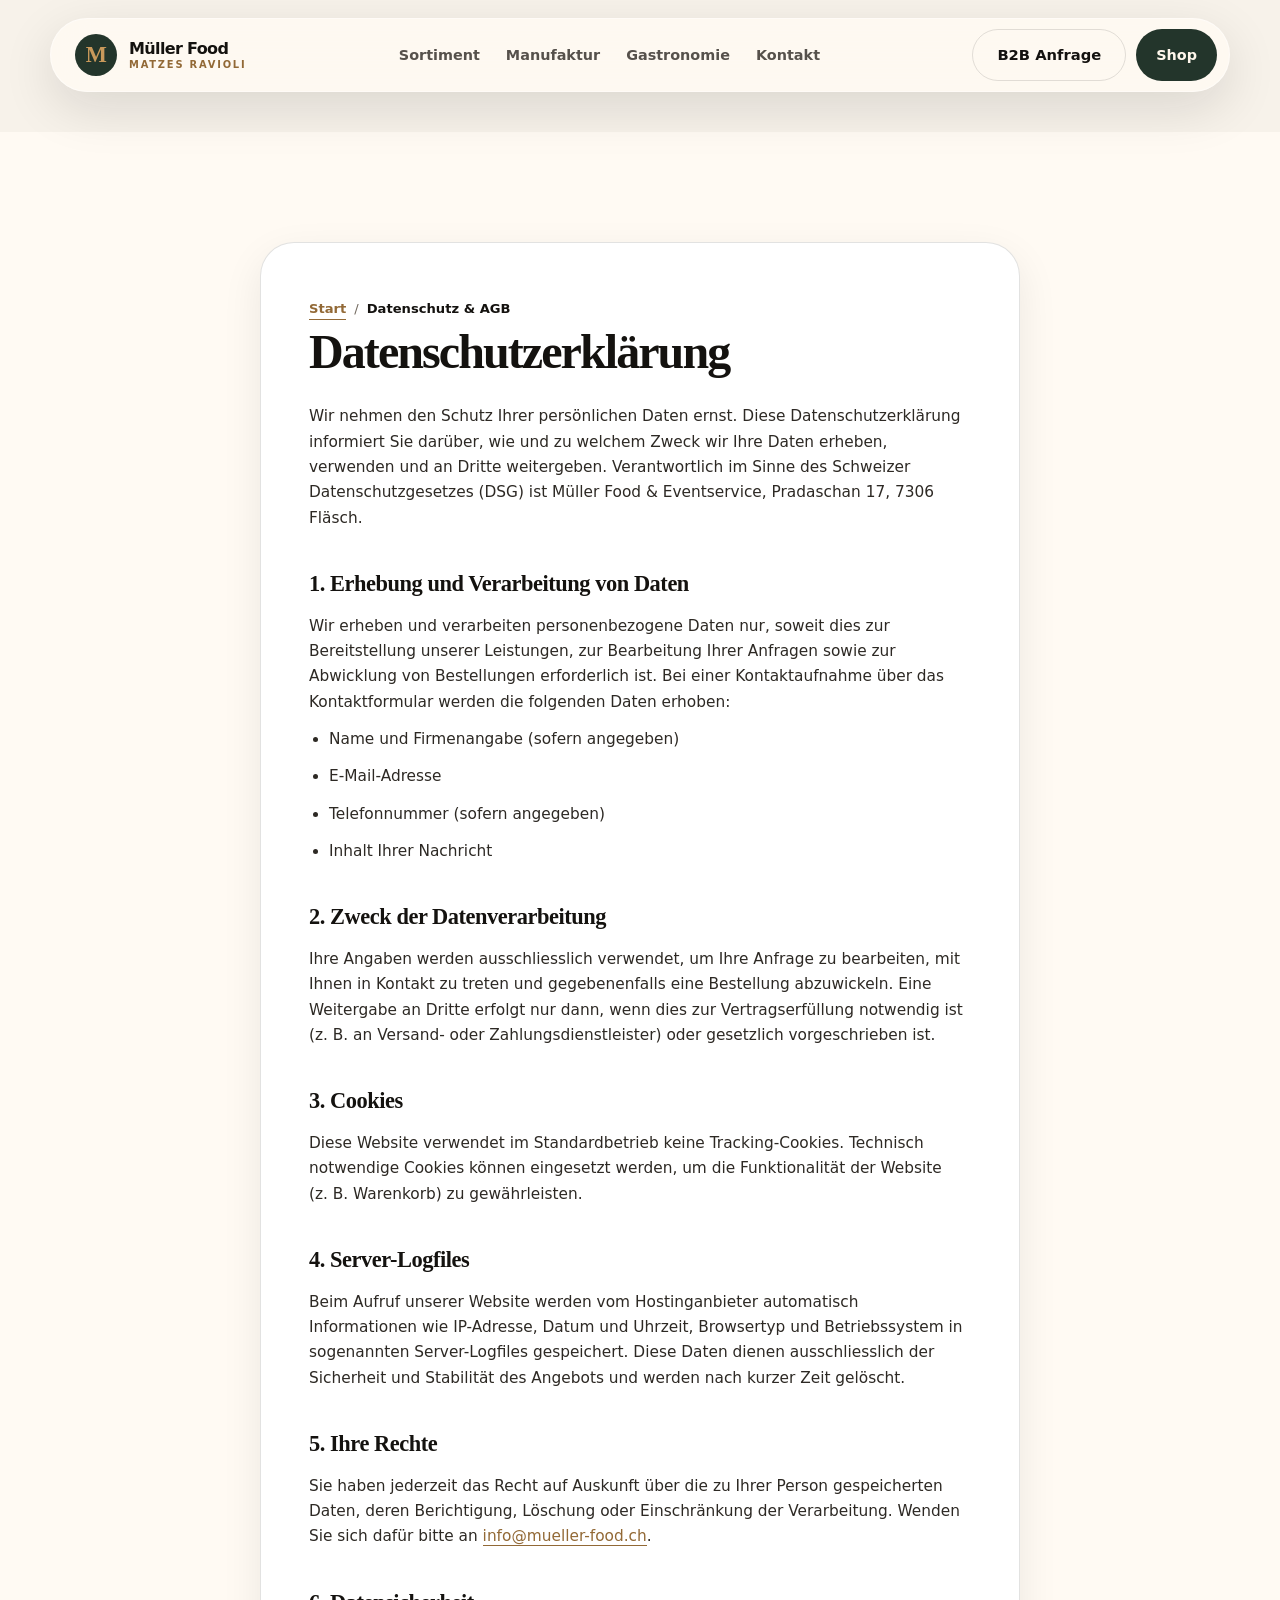
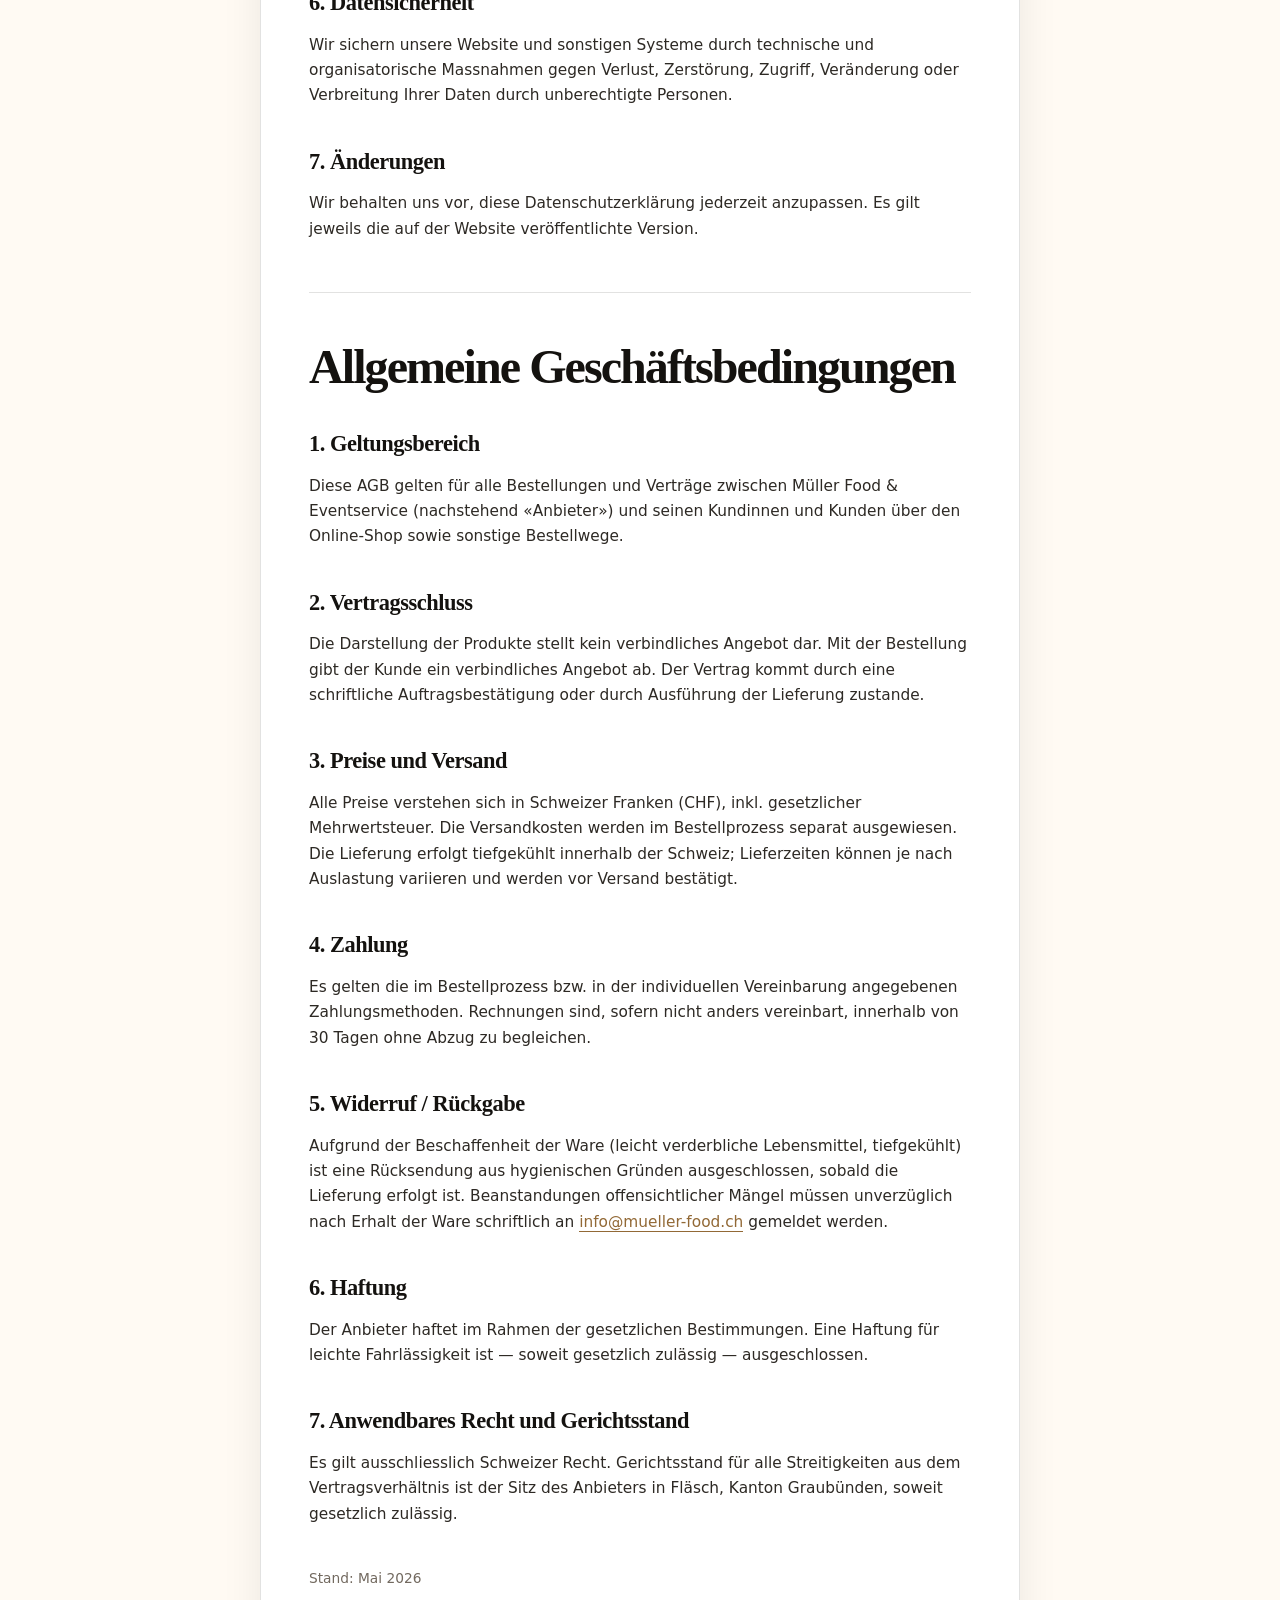
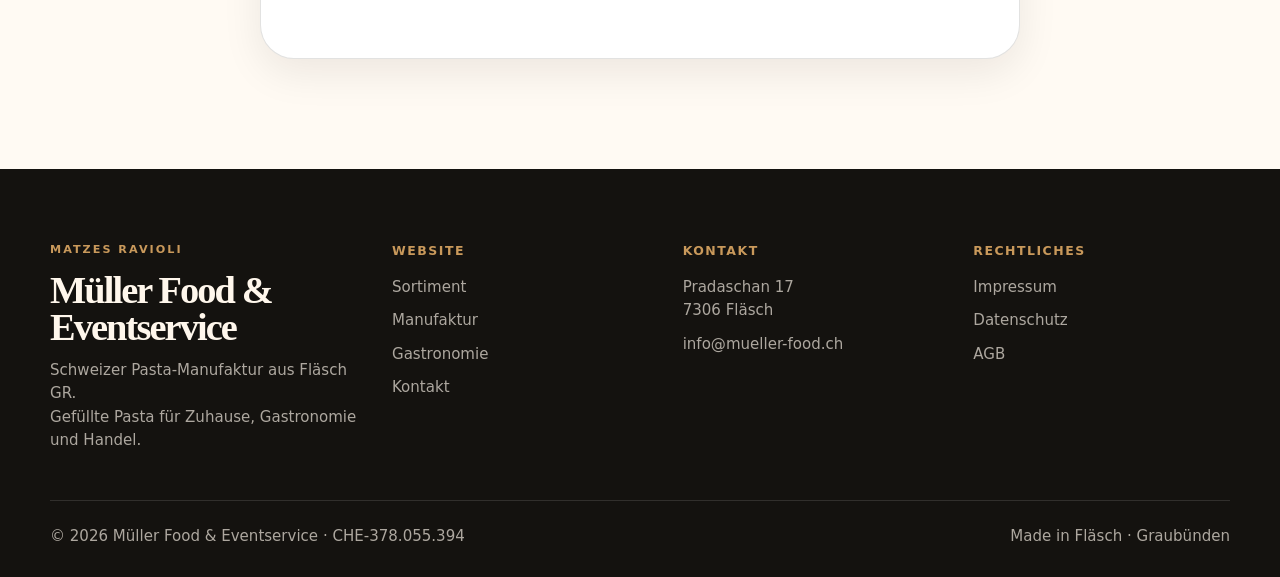
==== datenschutz.html @ f4cbb330 "Multi-Page-Website mit allen essenziellen Infos - Aus dem One-Pager wurde eine vollständige Multi-Pa" ====
<!DOCTYPE html>
<html lang="de-CH">
<head>
  <meta charset="UTF-8" />
  <meta name="viewport" content="width=device-width, initial-scale=1.0" />
  <meta name="description" content="Datenschutzerklärung und Allgemeine Geschäftsbedingungen von Müller Food & Eventservice." />
  <title>Datenschutz &amp; AGB · Müller Food</title>
  <link rel="stylesheet" href="assets/style.css" />
</head>

<body>
  <header class="site-header">
    <div class="container nav">
      <a href="index.html" class="brand" aria-label="Müller Food Startseite">
        <span class="brand-mark">M</span>
        <span class="brand-text">
          <span>Müller Food</span>
          <small>matzes ravioli</small>
        </span>
      </a>

      <nav class="nav-links" aria-label="Hauptnavigation">
        <a href="produkte.html">Sortiment</a>
        <a href="manufaktur.html">Manufaktur</a>
        <a href="gastronomie.html">Gastronomie</a>
        <a href="kontakt.html">Kontakt</a>
      </nav>

      <div class="nav-actions">
        <a class="btn btn-ghost" href="kontakt.html">B2B Anfrage</a>
        <a class="cart-pill" href="produkte.html">Shop</a>
      </div>

      <button class="mobile-menu" aria-label="Menü öffnen">☰</button>
    </div>
  </header>

  <main id="top">
    <div class="page-spacer"></div>

    <section class="section legal">
      <div class="container">
        <div class="legal-content">
          <nav class="breadcrumbs" aria-label="Brotkrumennavigation">
            <a href="index.html">Start</a> <span>/</span> <span aria-current="page">Datenschutz &amp; AGB</span>
          </nav>
          <h1>Datenschutzerklärung</h1>

          <p>
            Wir nehmen den Schutz Ihrer persönlichen Daten ernst. Diese Datenschutzerklärung informiert Sie
            darüber, wie und zu welchem Zweck wir Ihre Daten erheben, verwenden und an Dritte weitergeben.
            Verantwortlich im Sinne des Schweizer Datenschutzgesetzes (DSG) ist Müller Food &amp; Eventservice,
            Pradaschan 17, 7306 Fläsch.
          </p>

          <h2>1. Erhebung und Verarbeitung von Daten</h2>
          <p>
            Wir erheben und verarbeiten personenbezogene Daten nur, soweit dies zur Bereitstellung unserer
            Leistungen, zur Bearbeitung Ihrer Anfragen sowie zur Abwicklung von Bestellungen erforderlich ist.
            Bei einer Kontaktaufnahme über das Kontaktformular werden die folgenden Daten erhoben:
          </p>
          <ul>
            <li>Name und Firmenangabe (sofern angegeben)</li>
            <li>E-Mail-Adresse</li>
            <li>Telefonnummer (sofern angegeben)</li>
            <li>Inhalt Ihrer Nachricht</li>
          </ul>

          <h2>2. Zweck der Datenverarbeitung</h2>
          <p>
            Ihre Angaben werden ausschliesslich verwendet, um Ihre Anfrage zu bearbeiten, mit Ihnen in Kontakt
            zu treten und gegebenenfalls eine Bestellung abzuwickeln. Eine Weitergabe an Dritte erfolgt nur
            dann, wenn dies zur Vertragserfüllung notwendig ist (z.&nbsp;B. an Versand- oder Zahlungsdienstleister)
            oder gesetzlich vorgeschrieben ist.
          </p>

          <h2>3. Cookies</h2>
          <p>
            Diese Website verwendet im Standardbetrieb keine Tracking-Cookies. Technisch notwendige Cookies
            können eingesetzt werden, um die Funktionalität der Website (z.&nbsp;B. Warenkorb) zu gewährleisten.
          </p>

          <h2>4. Server-Logfiles</h2>
          <p>
            Beim Aufruf unserer Website werden vom Hostinganbieter automatisch Informationen wie IP-Adresse,
            Datum und Uhrzeit, Browsertyp und Betriebssystem in sogenannten Server-Logfiles gespeichert. Diese
            Daten dienen ausschliesslich der Sicherheit und Stabilität des Angebots und werden nach kurzer Zeit
            gelöscht.
          </p>

          <h2>5. Ihre Rechte</h2>
          <p>
            Sie haben jederzeit das Recht auf Auskunft über die zu Ihrer Person gespeicherten Daten, deren
            Berichtigung, Löschung oder Einschränkung der Verarbeitung. Wenden Sie sich dafür bitte an
            <a href="mailto:info@mueller-food.ch">info@mueller-food.ch</a>.
          </p>

          <h2>6. Datensicherheit</h2>
          <p>
            Wir sichern unsere Website und sonstigen Systeme durch technische und organisatorische Massnahmen
            gegen Verlust, Zerstörung, Zugriff, Veränderung oder Verbreitung Ihrer Daten durch unberechtigte
            Personen.
          </p>

          <h2>7. Änderungen</h2>
          <p>
            Wir behalten uns vor, diese Datenschutzerklärung jederzeit anzupassen. Es gilt jeweils die auf der
            Website veröffentlichte Version.
          </p>

          <hr style="border: 0; border-top: 1px solid var(--line); margin: 50px 0;" />

          <h1 id="agb">Allgemeine Geschäftsbedingungen</h1>

          <h2>1. Geltungsbereich</h2>
          <p>
            Diese AGB gelten für alle Bestellungen und Verträge zwischen Müller Food &amp; Eventservice
            (nachstehend &laquo;Anbieter&raquo;) und seinen Kundinnen und Kunden über den Online-Shop sowie
            sonstige Bestellwege.
          </p>

          <h2>2. Vertragsschluss</h2>
          <p>
            Die Darstellung der Produkte stellt kein verbindliches Angebot dar. Mit der Bestellung gibt der
            Kunde ein verbindliches Angebot ab. Der Vertrag kommt durch eine schriftliche Auftragsbestätigung
            oder durch Ausführung der Lieferung zustande.
          </p>

          <h2>3. Preise und Versand</h2>
          <p>
            Alle Preise verstehen sich in Schweizer Franken (CHF), inkl. gesetzlicher Mehrwertsteuer. Die
            Versandkosten werden im Bestellprozess separat ausgewiesen. Die Lieferung erfolgt tiefgekühlt
            innerhalb der Schweiz; Lieferzeiten können je nach Auslastung variieren und werden vor
            Versand bestätigt.
          </p>

          <h2>4. Zahlung</h2>
          <p>
            Es gelten die im Bestellprozess bzw. in der individuellen Vereinbarung angegebenen
            Zahlungsmethoden. Rechnungen sind, sofern nicht anders vereinbart, innerhalb von 30 Tagen
            ohne Abzug zu begleichen.
          </p>

          <h2>5. Widerruf / Rückgabe</h2>
          <p>
            Aufgrund der Beschaffenheit der Ware (leicht verderbliche Lebensmittel, tiefgekühlt) ist eine
            Rücksendung aus hygienischen Gründen ausgeschlossen, sobald die Lieferung erfolgt ist.
            Beanstandungen offensichtlicher Mängel müssen unverzüglich nach Erhalt der Ware schriftlich
            an <a href="mailto:info@mueller-food.ch">info@mueller-food.ch</a> gemeldet werden.
          </p>

          <h2>6. Haftung</h2>
          <p>
            Der Anbieter haftet im Rahmen der gesetzlichen Bestimmungen. Eine Haftung für leichte Fahrlässigkeit
            ist &mdash; soweit gesetzlich zulässig &mdash; ausgeschlossen.
          </p>

          <h2>7. Anwendbares Recht und Gerichtsstand</h2>
          <p>
            Es gilt ausschliesslich Schweizer Recht. Gerichtsstand für alle Streitigkeiten aus dem
            Vertragsverhältnis ist der Sitz des Anbieters in Fläsch, Kanton Graubünden, soweit gesetzlich
            zulässig.
          </p>

          <p style="margin-top: 40px; color: var(--muted); font-size: 0.86rem;">
            Stand: Mai 2026
          </p>
        </div>
      </div>
    </section>
  </main>

  <footer class="site-footer">
    <div class="container">
      <div class="footer-grid">
        <div class="footer-brand">
          <small>matzes ravioli</small>
          <h2>Müller Food &amp; Eventservice</h2>
          <p>Schweizer Pasta-Manufaktur aus Fläsch GR.<br />Gefüllte Pasta für Zuhause, Gastronomie und Handel.</p>
        </div>

        <div class="footer-col">
          <h3>Website</h3>
          <nav>
            <a href="produkte.html">Sortiment</a>
            <a href="manufaktur.html">Manufaktur</a>
            <a href="gastronomie.html">Gastronomie</a>
            <a href="kontakt.html">Kontakt</a>
          </nav>
        </div>

        <div class="footer-col">
          <h3>Kontakt</h3>
          <nav>
            <a href="https://maps.google.com/?q=Pradaschan+17,+7306+Fläsch" target="_blank" rel="noopener">Pradaschan 17<br />7306 Fläsch</a>
            <a href="mailto:info@mueller-food.ch">info@mueller-food.ch</a>
          </nav>
        </div>

        <div class="footer-col">
          <h3>Rechtliches</h3>
          <nav>
            <a href="impressum.html">Impressum</a>
            <a href="datenschutz.html">Datenschutz</a>
            <a href="datenschutz.html#agb">AGB</a>
          </nav>
        </div>
      </div>

      <div class="footer-bottom">
        <span>&copy; 2026 Müller Food &amp; Eventservice · CHE-378.055.394</span>
        <span>Made in Fläsch · Graubünden</span>
      </div>
    </div>
  </footer>
</body>
</html>
---- assets/style.css ----
:root {
  --bg: #f7f2ea;
  --bg-soft: #fffaf3;
  --dark: #14120f;
  --dark-soft: #26211c;
  --text: #2d2924;
  --muted: #72695f;
  --line: rgba(20, 18, 15, 0.12);
  --cream: #fff7ec;
  --gold: #c9995b;
  --gold-dark: #926936;
  --green: #23352b;
  --green-soft: #344b3d;
  --tomato: #9f3d2e;
  --white: #ffffff;
  --shadow: 0 24px 80px rgba(20, 18, 15, 0.14);
  --shadow-soft: 0 14px 40px rgba(20, 18, 15, 0.08);
  --radius-xl: 34px;
  --radius-lg: 24px;
  --radius-md: 16px;
  --container: 1180px;
}

* {
  box-sizing: border-box;
  margin: 0;
  padding: 0;
}

html {
  scroll-behavior: smooth;
}

body {
  font-family: Inter, ui-sans-serif, system-ui, -apple-system, BlinkMacSystemFont, "Segoe UI", sans-serif;
  background: var(--bg);
  color: var(--text);
  line-height: 1.55;
  overflow-x: hidden;
}

img {
  max-width: 100%;
  display: block;
}

a {
  color: inherit;
  text-decoration: none;
}

button,
input,
textarea,
select {
  font: inherit;
}

.container {
  width: min(var(--container), calc(100% - 32px));
  margin-inline: auto;
}

.eyebrow {
  display: inline-flex;
  align-items: center;
  gap: 10px;
  margin-bottom: 18px;
  color: var(--gold-dark);
  font-size: 0.76rem;
  font-weight: 800;
  letter-spacing: 0.16em;
  text-transform: uppercase;
}

.eyebrow::before {
  content: "";
  width: 34px;
  height: 1px;
  background: currentColor;
}

.section {
  padding: 110px 0;
}

.section-sm {
  padding: 70px 0;
}

.section-title {
  max-width: 760px;
  font-family: Georgia, "Times New Roman", serif;
  font-size: clamp(2.1rem, 5vw, 4.2rem);
  line-height: 1;
  letter-spacing: -0.05em;
  color: var(--dark);
}

.section-lead {
  max-width: 660px;
  margin-top: 24px;
  font-size: clamp(1rem, 1.7vw, 1.2rem);
  color: var(--muted);
}

.btn {
  display: inline-flex;
  align-items: center;
  justify-content: center;
  gap: 10px;
  min-height: 52px;
  padding: 0 24px;
  border: 1px solid transparent;
  border-radius: 999px;
  cursor: pointer;
  font-size: 0.92rem;
  font-weight: 800;
  transition: transform 0.25s ease, box-shadow 0.25s ease, background 0.25s ease, color 0.25s ease;
}

.btn:hover {
  transform: translateY(-2px);
}

.btn-primary {
  background: var(--dark);
  color: var(--cream);
  box-shadow: 0 16px 38px rgba(20, 18, 15, 0.22);
}

.btn-primary:hover {
  background: var(--green);
}

.btn-light {
  background: var(--cream);
  color: var(--dark);
  border-color: rgba(255, 247, 236, 0.35);
}

.btn-ghost {
  background: transparent;
  color: var(--dark);
  border-color: var(--line);
}

.btn-ghost-light {
  background: transparent;
  color: var(--cream);
  border-color: rgba(255, 255, 255, 0.22);
}

.site-header {
  position: fixed;
  inset: 18px 0 auto 0;
  z-index: 50;
  pointer-events: none;
}

.nav {
  pointer-events: auto;
  display: flex;
  align-items: center;
  justify-content: space-between;
  gap: 20px;
  min-height: 74px;
  padding: 10px 12px 10px 24px;
  border: 1px solid rgba(255, 255, 255, 0.44);
  border-radius: 999px;
  background: rgba(255, 250, 243, 0.82);
  backdrop-filter: blur(20px);
  -webkit-backdrop-filter: blur(20px);
  box-shadow: 0 16px 52px rgba(20, 18, 15, 0.12);
}

.brand {
  display: flex;
  align-items: center;
  gap: 12px;
  font-weight: 900;
  letter-spacing: -0.04em;
  color: var(--dark);
}

.brand-mark {
  display: grid;
  place-items: center;
  width: 42px;
  height: 42px;
  border-radius: 50%;
  background: var(--green);
  color: var(--gold);
  font-family: Georgia, serif;
  font-size: 1.4rem;
}

.brand-text {
  display: flex;
  flex-direction: column;
  line-height: 1;
}

.brand-text small {
  font-size: 0.62rem;
  font-weight: 700;
  letter-spacing: 0.18em;
  text-transform: uppercase;
  color: var(--gold-dark);
  margin-top: 3px;
}

.nav-links {
  display: flex;
  align-items: center;
  gap: 26px;
  color: var(--dark-soft);
  font-size: 0.9rem;
  font-weight: 700;
}

.nav-links a {
  position: relative;
  opacity: 0.78;
  transition: opacity 0.2s ease;
}

.nav-links a:hover,
.nav-links a.active {
  opacity: 1;
}

.nav-links a.active::after {
  content: "";
  position: absolute;
  left: 0;
  right: 0;
  bottom: -8px;
  height: 2px;
  background: var(--gold);
  border-radius: 2px;
}

.nav-actions {
  display: flex;
  align-items: center;
  gap: 10px;
}

.cart-pill {
  display: inline-flex;
  align-items: center;
  gap: 8px;
  height: 52px;
  padding: 0 20px;
  border-radius: 999px;
  background: var(--green);
  color: var(--cream);
  font-weight: 800;
  font-size: 0.9rem;
  transition: background 0.25s ease;
}

.cart-pill:hover {
  background: var(--green-soft);
}

.mobile-menu {
  display: none;
  width: 52px;
  height: 52px;
  border: 0;
  border-radius: 50%;
  background: var(--dark);
  color: var(--cream);
  cursor: pointer;
  font-size: 1.3rem;
}

.page-spacer {
  height: 132px;
}

.page-hero {
  position: relative;
  padding: 160px 0 80px;
  background:
    radial-gradient(circle at 90% 10%, rgba(201, 153, 91, 0.22), transparent 30%),
    linear-gradient(135deg, #fff7ec 0%, #f1e5d4 60%, #e8d4b3 100%);
  overflow: hidden;
}

.page-hero::before {
  content: "";
  position: absolute;
  inset: 0;
  background-image:
    linear-gradient(rgba(20,18,15,0.04) 1px, transparent 1px),
    linear-gradient(90deg, rgba(20,18,15,0.04) 1px, transparent 1px);
  background-size: 44px 44px;
  mask-image: linear-gradient(to bottom, transparent, #000 20%, #000 80%, transparent);
  -webkit-mask-image: linear-gradient(to bottom, transparent, #000 20%, #000 80%, transparent);
  pointer-events: none;
}

.page-hero-inner {
  position: relative;
  max-width: 820px;
}

.page-hero h1 {
  font-family: Georgia, "Times New Roman", serif;
  font-size: clamp(2.6rem, 6vw, 5.4rem);
  line-height: 0.95;
  letter-spacing: -0.06em;
  color: var(--dark);
  margin-top: 14px;
}

.page-hero h1 span {
  color: var(--green);
}

.page-hero p {
  max-width: 620px;
  margin-top: 24px;
  font-size: clamp(1rem, 1.6vw, 1.18rem);
  color: var(--muted);
}

.breadcrumbs {
  display: flex;
  flex-wrap: wrap;
  gap: 8px;
  font-size: 0.82rem;
  color: var(--muted);
  margin-bottom: 8px;
}

.breadcrumbs a {
  color: var(--gold-dark);
  font-weight: 700;
}

.breadcrumbs span[aria-current="page"] {
  color: var(--dark);
  font-weight: 700;
}

.hero {
  position: relative;
  min-height: 100svh;
  padding: 132px 0 48px;
  display: grid;
  align-items: end;
  overflow: hidden;
  background:
    radial-gradient(circle at 85% 16%, rgba(201, 153, 91, 0.28), transparent 28%),
    linear-gradient(135deg, #fff7ec 0%, #f1e5d4 50%, #d9c0a1 100%);
}

.hero::before {
  content: "";
  position: absolute;
  inset: 0;
  background-image:
    linear-gradient(rgba(20,18,15,0.04) 1px, transparent 1px),
    linear-gradient(90deg, rgba(20,18,15,0.04) 1px, transparent 1px);
  background-size: 44px 44px;
  mask-image: linear-gradient(to bottom, transparent, #000 20%, #000 70%, transparent);
  -webkit-mask-image: linear-gradient(to bottom, transparent, #000 20%, #000 70%, transparent);
  pointer-events: none;
}

.hero-grid {
  position: relative;
  display: grid;
  grid-template-columns: 1.04fr 0.96fr;
  gap: 54px;
  align-items: end;
}

.hero-copy {
  padding-bottom: 64px;
}

.hero-kicker {
  display: inline-flex;
  align-items: center;
  gap: 10px;
  margin-bottom: 22px;
  padding: 8px 13px;
  border: 1px solid rgba(20,18,15,0.12);
  border-radius: 999px;
  background: rgba(255,255,255,0.34);
  color: var(--green);
  font-size: 0.78rem;
  font-weight: 800;
  letter-spacing: 0.08em;
  text-transform: uppercase;
}

.hero h1 {
  max-width: 800px;
  font-family: Georgia, "Times New Roman", serif;
  font-size: clamp(3rem, 8vw, 7.6rem);
  line-height: 0.9;
  letter-spacing: -0.07em;
  color: var(--dark);
}

.hero h1 span {
  color: var(--green);
}

.hero h1 em {
  font-style: italic;
  color: var(--gold-dark);
}

.hero-text {
  max-width: 590px;
  margin-top: 28px;
  color: var(--muted);
  font-size: clamp(1.02rem, 1.5vw, 1.2rem);
}

.hero-actions {
  display: flex;
  flex-wrap: wrap;
  gap: 14px;
  margin-top: 34px;
}

.hero-meta {
  display: grid;
  grid-template-columns: repeat(3, 1fr);
  gap: 14px;
  margin-top: 44px;
  max-width: 710px;
}

.meta-card {
  padding: 18px;
  border: 1px solid rgba(20, 18, 15, 0.1);
  border-radius: 22px;
  background: rgba(255, 250, 243, 0.6);
  backdrop-filter: blur(12px);
  -webkit-backdrop-filter: blur(12px);
}

.meta-card strong {
  display: block;
  font-size: 1.02rem;
  color: var(--dark);
}

.meta-card span {
  display: block;
  margin-top: 4px;
  font-size: 0.82rem;
  color: var(--muted);
}

.hero-visual {
  position: relative;
  min-height: 690px;
  display: grid;
  align-items: end;
}

.plate {
  position: relative;
  aspect-ratio: 0.82;
  border-radius: 46% 46% 38% 38% / 40% 40% 46% 46%;
  background:
    radial-gradient(circle at 50% 43%, rgba(255,255,255,0.88) 0 22%, transparent 23%),
    radial-gradient(circle at 50% 43%, #f6e5ca 0 42%, #d8a76b 43% 48%, #6f3c24 49% 52%, transparent 53%),
    linear-gradient(145deg, #2d231a, #5f3826 48%, #c89152);
  box-shadow: var(--shadow);
  overflow: hidden;
  transform: rotate(-2deg);
}

.plate::before {
  content: "";
  position: absolute;
  inset: 9%;
  border-radius: 50%;
  background:
    radial-gradient(circle at 48% 40%, rgba(255,255,255,0.7), transparent 18%),
    conic-gradient(from 40deg, #f0ca92, #b45b38, #f7d69d, #8c3e2a, #e9ba78, #f0ca92);
  filter: blur(0.2px);
  box-shadow: inset 0 0 0 18px rgba(255, 247, 236, 0.34);
}

.plate::after {
  content: "matzes ravioli";
  position: absolute;
  left: 38px;
  bottom: 38px;
  padding: 12px 18px;
  border-radius: 999px;
  background: rgba(20, 18, 15, 0.78);
  color: var(--cream);
  font-family: Georgia, serif;
  font-size: 1.15rem;
  letter-spacing: -0.02em;
  backdrop-filter: blur(14px);
  -webkit-backdrop-filter: blur(14px);
}

.floating-card {
  position: absolute;
  right: -10px;
  top: 120px;
  width: min(270px, 46vw);
  padding: 20px;
  border: 1px solid rgba(255,255,255,0.42);
  border-radius: 28px;
  background: rgba(255, 250, 243, 0.82);
  box-shadow: 0 22px 60px rgba(20,18,15,0.16);
  backdrop-filter: blur(18px);
  -webkit-backdrop-filter: blur(18px);
  animation: float 5s ease-in-out infinite;
}

.floating-card small {
  color: var(--muted);
  font-weight: 800;
  text-transform: uppercase;
  letter-spacing: 0.12em;
  font-size: 0.7rem;
}

.floating-card strong {
  display: block;
  margin-top: 8px;
  color: var(--dark);
  font-family: Georgia, serif;
  font-size: 1.55rem;
  line-height: 1;
}

.floating-card em {
  display: block;
  margin-top: 6px;
  color: var(--muted);
  font-style: normal;
  font-size: 0.84rem;
}

.stamp {
  position: absolute;
  left: -18px;
  bottom: 96px;
  display: grid;
  place-items: center;
  width: 140px;
  height: 140px;
  border-radius: 50%;
  background: var(--green);
  color: var(--cream);
  box-shadow: 0 22px 60px rgba(20,18,15,0.2);
  text-align: center;
  font-size: 0.74rem;
  font-weight: 900;
  letter-spacing: 0.1em;
  text-transform: uppercase;
  animation: rotateStamp 18s linear infinite;
}

@keyframes float {
  0%, 100% { transform: translateY(0); }
  50% { transform: translateY(-14px); }
}

@keyframes rotateStamp {
  from { transform: rotate(0deg); }
  to { transform: rotate(360deg); }
}

.trust-bar {
  padding: 28px 0;
  background: var(--dark);
  color: var(--cream);
  overflow: hidden;
}

.trust-track {
  display: flex;
  gap: 52px;
  white-space: nowrap;
  animation: marquee 32s linear infinite;
  font-size: 0.86rem;
  font-weight: 800;
  letter-spacing: 0.1em;
  text-transform: uppercase;
}

.trust-track span {
  opacity: 0.78;
}

.trust-track span::before {
  content: "·  ";
  color: var(--gold);
  margin-right: 8px;
}

@keyframes marquee {
  from { transform: translateX(0); }
  to { transform: translateX(-50%); }
}

.products {
  background: var(--bg-soft);
}

.split-head {
  display: flex;
  align-items: end;
  justify-content: space-between;
  gap: 30px;
  margin-bottom: 46px;
}

.product-grid {
  display: grid;
  grid-template-columns: repeat(3, 1fr);
  gap: 22px;
}

.product-card {
  position: relative;
  display: flex;
  flex-direction: column;
  padding: 18px;
  border: 1px solid var(--line);
  border-radius: var(--radius-xl);
  background: var(--white);
  box-shadow: var(--shadow-soft);
  overflow: hidden;
  transition: transform 0.28s ease, box-shadow 0.28s ease;
}

.product-card:hover {
  transform: translateY(-8px);
  box-shadow: var(--shadow);
}

.product-img {
  position: relative;
  display: grid;
  place-items: center;
  height: 280px;
  border-radius: 26px;
  overflow: hidden;
}

.product-img.tomato     { background: radial-gradient(circle at 50% 44%, rgba(255,255,255,0.86), transparent 24%), linear-gradient(145deg, #f4d4a5, #a95b3d 55%, #3b261d); }
.product-img.pesto      { background: radial-gradient(circle at 50% 44%, rgba(255,255,255,0.86), transparent 24%), linear-gradient(145deg, #efe3b3, #61784d 58%, #26372a); }
.product-img.spinach    { background: radial-gradient(circle at 50% 44%, rgba(255,255,255,0.86), transparent 24%), linear-gradient(145deg, #f6dfbb, #7e9b67 52%, #322a20); }
.product-img.steinpilz  { background: radial-gradient(circle at 50% 44%, rgba(255,255,255,0.86), transparent 24%), linear-gradient(145deg, #e6cda1, #6a4a2d 55%, #2a1d12); }
.product-img.limone     { background: radial-gradient(circle at 50% 44%, rgba(255,255,255,0.86), transparent 24%), linear-gradient(145deg, #fff3b8, #d4b048 55%, #6e5418); }
.product-img.spargel    { background: radial-gradient(circle at 50% 44%, rgba(255,255,255,0.86), transparent 24%), linear-gradient(145deg, #f1e6c7, #b8c285 55%, #4d5331); }
.product-img.buendner   { background: radial-gradient(circle at 50% 44%, rgba(255,255,255,0.86), transparent 24%), linear-gradient(145deg, #f0d3b8, #b06848 55%, #3a1f15); }
.product-img.carbonara  { background: radial-gradient(circle at 50% 44%, rgba(255,255,255,0.86), transparent 24%), linear-gradient(145deg, #f7e4b8, #c89653 55%, #4d361a); }
.product-img.bergkaese  { background: radial-gradient(circle at 50% 44%, rgba(255,255,255,0.86), transparent 24%), linear-gradient(145deg, #f4dfa6, #b8884a 55%, #4a3520); }
.product-img.baerlauch  { background: radial-gradient(circle at 50% 44%, rgba(255,255,255,0.86), transparent 24%), linear-gradient(145deg, #e9eac2, #4f7f4a 55%, #1d2e1b); }

.pasta-shape {
  width: 180px;
  height: 180px;
  border-radius: 44% 56% 50% 50%;
  background: radial-gradient(circle at 40% 34%, #fff3cd, #d89b54 70%);
  box-shadow: inset 0 0 0 14px rgba(255,255,255,0.22), 0 24px 52px rgba(20,18,15,0.24);
  transform: rotate(18deg);
  position: relative;
}

.pasta-shape::after {
  content: "";
  position: absolute;
  inset: 18%;
  border-radius: 50%;
  background:
    repeating-radial-gradient(circle at 30% 30%, rgba(255,247,236,0.16) 0 4px, transparent 4px 9px);
  opacity: 0.6;
}

.product-badge {
  position: absolute;
  top: 14px;
  left: 14px;
  padding: 6px 12px;
  border-radius: 999px;
  background: rgba(20,18,15,0.78);
  color: var(--cream);
  font-size: 0.7rem;
  font-weight: 800;
  letter-spacing: 0.08em;
  text-transform: uppercase;
  backdrop-filter: blur(8px);
  -webkit-backdrop-filter: blur(8px);
}

.product-body {
  padding: 22px 4px 2px;
  flex: 1;
  display: flex;
  flex-direction: column;
}

.product-top {
  display: flex;
  justify-content: space-between;
  gap: 14px;
  align-items: start;
  margin-bottom: 12px;
}

.product-card h3 {
  font-family: Georgia, serif;
  font-size: 1.5rem;
  line-height: 1.05;
  letter-spacing: -0.04em;
  color: var(--dark);
}

.price {
  color: var(--green);
  font-weight: 900;
  white-space: nowrap;
  font-size: 1.02rem;
}

.product-card p {
  color: var(--muted);
  font-size: 0.94rem;
}

.product-meta {
  margin-top: 14px;
  padding-top: 14px;
  border-top: 1px dashed var(--line);
  display: grid;
  gap: 6px;
  font-size: 0.84rem;
  color: var(--muted);
}

.product-meta strong {
  color: var(--dark);
  font-weight: 700;
}

.product-footer {
  display: flex;
  justify-content: space-between;
  align-items: center;
  margin-top: auto;
  padding-top: 18px;
  gap: 12px;
}

.tag-list {
  display: flex;
  flex-wrap: wrap;
  gap: 8px;
  margin-top: 14px;
}

.tag {
  padding: 6px 11px;
  border-radius: 999px;
  background: #f5eadb;
  color: var(--gold-dark);
  font-size: 0.72rem;
  font-weight: 800;
  letter-spacing: 0.02em;
}

.tag-green {
  background: rgba(35, 53, 43, 0.1);
  color: var(--green);
}

.mini-btn {
  width: 46px;
  height: 46px;
  border: 0;
  border-radius: 50%;
  background: var(--dark);
  color: var(--cream);
  cursor: pointer;
  font-size: 1.3rem;
  font-weight: 700;
  transition: transform 0.25s ease, background 0.25s ease;
}

.mini-btn:hover {
  transform: scale(1.06);
  background: var(--green);
}

.story-grid {
  display: grid;
  grid-template-columns: 0.9fr 1.1fr;
  gap: 44px;
  align-items: center;
}

.story-visual {
  min-height: 600px;
  border-radius: var(--radius-xl);
  background:
    linear-gradient(rgba(20,18,15,0.12), rgba(20,18,15,0.3)),
    radial-gradient(circle at 34% 28%, #f8dfad, transparent 22%),
    linear-gradient(145deg, #8c4c32, #1f2d25 75%);
  box-shadow: var(--shadow);
  position: relative;
  overflow: hidden;
}

.story-visual::after {
  content: "Handwerk aus Fläsch";
  position: absolute;
  left: 28px;
  right: 28px;
  bottom: 28px;
  padding: 24px;
  border-radius: 26px;
  background: rgba(255, 250, 243, 0.86);
  color: var(--dark);
  font-family: Georgia, serif;
  font-size: clamp(1.7rem, 3vw, 2.6rem);
  line-height: 0.95;
  letter-spacing: -0.05em;
  backdrop-filter: blur(16px);
  -webkit-backdrop-filter: blur(16px);
}

.story-list {
  display: grid;
  gap: 16px;
  margin-top: 34px;
}

.story-item {
  display: grid;
  grid-template-columns: 58px 1fr;
  gap: 18px;
  padding: 22px;
  border: 1px solid var(--line);
  border-radius: 26px;
  background: rgba(255,250,243,0.64);
}

.story-number {
  display: grid;
  place-items: center;
  width: 58px;
  height: 58px;
  border-radius: 50%;
  background: var(--green);
  color: var(--cream);
  font-weight: 900;
}

.story-item h3 {
  color: var(--dark);
  font-size: 1.1rem;
  margin-bottom: 4px;
  font-family: Georgia, serif;
  letter-spacing: -0.02em;
}

.story-item p {
  color: var(--muted);
  font-size: 0.95rem;
}

.value-grid {
  display: grid;
  grid-template-columns: repeat(4, 1fr);
  gap: 18px;
  margin-top: 50px;
}

.value-card {
  padding: 26px;
  border: 1px solid var(--line);
  border-radius: 26px;
  background: var(--white);
  box-shadow: var(--shadow-soft);
}

.value-icon {
  display: grid;
  place-items: center;
  width: 48px;
  height: 48px;
  border-radius: 14px;
  background: var(--cream);
  color: var(--green);
  font-size: 1.4rem;
  margin-bottom: 16px;
}

.value-card h3 {
  font-family: Georgia, serif;
  font-size: 1.2rem;
  letter-spacing: -0.02em;
  color: var(--dark);
  margin-bottom: 8px;
}

.value-card p {
  color: var(--muted);
  font-size: 0.92rem;
}

.b2b {
  background: var(--green);
  color: var(--cream);
  position: relative;
  overflow: hidden;
}

.b2b::before {
  content: "";
  position: absolute;
  width: 640px;
  height: 640px;
  right: -220px;
  top: -180px;
  border-radius: 50%;
  background: rgba(201,153,91,0.22);
  filter: blur(4px);
}

.b2b .section-title,
.b2b .section-lead {
  color: var(--cream);
}

.b2b .section-lead {
  opacity: 0.78;
}

.b2b-grid {
  position: relative;
  display: grid;
  grid-template-columns: 0.95fr 1.05fr;
  gap: 38px;
  align-items: start;
}

.b2b-cards {
  display: grid;
  grid-template-columns: repeat(2, 1fr);
  gap: 16px;
}

.b2b-card {
  min-height: 210px;
  padding: 26px;
  border: 1px solid rgba(255,255,255,0.14);
  border-radius: 28px;
  background: rgba(255,255,255,0.06);
  backdrop-filter: blur(12px);
  -webkit-backdrop-filter: blur(12px);
}

.b2b-card strong {
  display: block;
  margin-bottom: 10px;
  color: var(--gold);
  font-family: Georgia, serif;
  font-size: 1.6rem;
  line-height: 1;
  letter-spacing: -0.02em;
}

.b2b-card p {
  color: rgba(255,247,236,0.78);
  font-size: 0.94rem;
}

.shop-panel {
  padding: 30px;
  border-radius: var(--radius-xl);
  background: var(--dark);
  color: var(--cream);
  box-shadow: var(--shadow);
}

.shop-panel h3 {
  font-family: Georgia, serif;
  font-size: clamp(1.8rem, 3.6vw, 3.2rem);
  line-height: 0.98;
  letter-spacing: -0.05em;
  margin-bottom: 18px;
}

.shop-panel p {
  color: rgba(255,247,236,0.74);
  margin-bottom: 24px;
}

.shop-steps {
  display: grid;
  gap: 12px;
  margin-top: 30px;
}

.shop-step {
  display: flex;
  align-items: center;
  justify-content: space-between;
  gap: 16px;
  padding: 16px 0;
  border-top: 1px solid rgba(255,255,255,0.12);
  color: rgba(255,247,236,0.84);
  font-weight: 700;
}

.contact-bg {
  background: var(--bg-soft);
}

.contact-card {
  display: grid;
  grid-template-columns: 0.9fr 1.1fr;
  gap: 28px;
  padding: 24px;
  border-radius: var(--radius-xl);
  background: var(--white);
  box-shadow: var(--shadow);
}

.contact-info {
  padding: 34px;
  border-radius: 28px;
  background: var(--dark);
  color: var(--cream);
}

.contact-info h2 {
  font-family: Georgia, serif;
  font-size: clamp(1.8rem, 3.6vw, 3.2rem);
  line-height: 0.98;
  letter-spacing: -0.05em;
  margin-bottom: 20px;
}

.contact-info p,
.contact-info li {
  color: rgba(255,247,236,0.78);
}

.contact-list {
  list-style: none;
  display: grid;
  gap: 16px;
  margin-top: 28px;
}

.contact-list li {
  display: grid;
  grid-template-columns: 32px 1fr;
  gap: 14px;
  align-items: start;
  font-size: 0.95rem;
}

.contact-list .icon {
  display: grid;
  place-items: center;
  width: 32px;
  height: 32px;
  border-radius: 10px;
  background: rgba(201,153,91,0.18);
  color: var(--gold);
}

.contact-list a {
  color: var(--cream);
  border-bottom: 1px solid rgba(255,247,236,0.3);
}

.contact-list a:hover {
  border-color: var(--gold);
}

.form {
  display: grid;
  gap: 16px;
  padding: 18px;
}

.form-row {
  display: grid;
  grid-template-columns: repeat(2, 1fr);
  gap: 16px;
}

.field {
  display: grid;
  gap: 8px;
}

.field label {
  color: var(--dark);
  font-size: 0.82rem;
  font-weight: 800;
}

.field input,
.field textarea,
.field select {
  width: 100%;
  border: 1px solid var(--line);
  border-radius: 18px;
  background: #fbf7f1;
  padding: 16px 18px;
  outline: none;
  color: var(--dark);
  transition: border-color 0.2s ease, box-shadow 0.2s ease;
}

.field textarea {
  min-height: 150px;
  resize: vertical;
}

.field input:focus,
.field textarea:focus,
.field select:focus {
  border-color: var(--gold);
  box-shadow: 0 0 0 4px rgba(201,153,91,0.15);
}

.form-consent {
  display: flex;
  gap: 10px;
  align-items: start;
  font-size: 0.84rem;
  color: var(--muted);
  padding: 0 4px;
}

.form-consent input {
  width: 18px;
  height: 18px;
  margin-top: 3px;
  accent-color: var(--green);
}

.legal {
  background: var(--bg-soft);
}

.legal-content {
  max-width: 760px;
  margin: 0 auto;
  background: var(--white);
  padding: 56px 48px;
  border-radius: var(--radius-xl);
  border: 1px solid var(--line);
  box-shadow: var(--shadow-soft);
}

.legal-content h1 {
  font-family: Georgia, serif;
  font-size: clamp(2rem, 4vw, 3rem);
  letter-spacing: -0.04em;
  line-height: 1;
  margin-bottom: 28px;
  color: var(--dark);
}

.legal-content h2 {
  font-family: Georgia, serif;
  font-size: 1.4rem;
  letter-spacing: -0.02em;
  margin-top: 36px;
  margin-bottom: 12px;
  color: var(--dark);
}

.legal-content h3 {
  font-size: 1.05rem;
  margin-top: 22px;
  margin-bottom: 8px;
  color: var(--dark);
}

.legal-content p,
.legal-content li {
  color: var(--text);
  margin-bottom: 12px;
  font-size: 0.96rem;
  line-height: 1.65;
}

.legal-content ul {
  padding-left: 20px;
  margin-bottom: 14px;
}

.legal-content a {
  color: var(--gold-dark);
  border-bottom: 1px solid currentColor;
}

.faq {
  display: grid;
  gap: 12px;
  margin-top: 30px;
}

.faq details {
  background: var(--white);
  border: 1px solid var(--line);
  border-radius: 22px;
  padding: 4px 4px;
  box-shadow: var(--shadow-soft);
}

.faq summary {
  cursor: pointer;
  list-style: none;
  padding: 22px 26px;
  display: flex;
  justify-content: space-between;
  align-items: center;
  gap: 16px;
  font-weight: 800;
  color: var(--dark);
  font-size: 1.02rem;
}

.faq summary::-webkit-details-marker {
  display: none;
}

.faq summary::after {
  content: "+";
  font-size: 1.6rem;
  font-weight: 400;
  color: var(--gold-dark);
  transition: transform 0.2s ease;
}

.faq details[open] summary::after {
  transform: rotate(45deg);
}

.faq details > p {
  padding: 0 26px 22px;
  color: var(--muted);
  font-size: 0.96rem;
  line-height: 1.65;
}

.cta-band {
  background:
    radial-gradient(circle at 80% 20%, rgba(201,153,91,0.18), transparent 32%),
    linear-gradient(135deg, var(--green) 0%, var(--green-soft) 100%);
  color: var(--cream);
  border-radius: var(--radius-xl);
  padding: 56px;
  display: grid;
  grid-template-columns: 1.4fr 0.6fr;
  gap: 28px;
  align-items: center;
  margin: 0 16px;
}

.cta-band h2 {
  font-family: Georgia, serif;
  font-size: clamp(1.8rem, 3.4vw, 2.8rem);
  line-height: 1;
  letter-spacing: -0.04em;
  color: var(--cream);
}

.cta-band p {
  color: rgba(255,247,236,0.78);
  margin-top: 12px;
  max-width: 480px;
}

.cta-actions {
  display: flex;
  gap: 12px;
  flex-wrap: wrap;
  justify-content: end;
}

.site-footer {
  padding: 72px 0 28px;
  background: var(--dark);
  color: var(--cream);
}

.footer-grid {
  display: grid;
  grid-template-columns: 1.2fr repeat(3, 1fr);
  gap: 34px;
  padding-bottom: 48px;
  border-bottom: 1px solid rgba(255,255,255,0.12);
}

.footer-brand {
  max-width: 360px;
}

.footer-brand h2 {
  font-family: Georgia, serif;
  font-size: 2.4rem;
  line-height: 0.95;
  letter-spacing: -0.05em;
  margin-bottom: 14px;
}

.footer-brand small {
  display: block;
  color: var(--gold);
  letter-spacing: 0.18em;
  font-size: 0.7rem;
  text-transform: uppercase;
  margin-bottom: 14px;
  font-weight: 800;
}

.footer-brand p,
.footer-col a,
.footer-bottom {
  color: rgba(255,247,236,0.65);
  font-size: 0.94rem;
}

.footer-col h3 {
  margin-bottom: 16px;
  color: var(--gold);
  font-size: 0.78rem;
  text-transform: uppercase;
  letter-spacing: 0.12em;
}

.footer-col nav {
  display: grid;
  gap: 10px;
}

.footer-col a:hover {
  color: var(--cream);
}

.footer-bottom {
  display: flex;
  justify-content: space-between;
  gap: 20px;
  padding-top: 24px;
}

.reveal {
  opacity: 0;
  transform: translateY(28px);
  animation: reveal 0.9s ease forwards;
}

.delay-1 { animation-delay: 0.1s; }
.delay-2 { animation-delay: 0.22s; }
.delay-3 { animation-delay: 0.34s; }

@keyframes reveal {
  to {
    opacity: 1;
    transform: translateY(0);
  }
}

@media (max-width: 1080px) {
  .value-grid {
    grid-template-columns: repeat(2, 1fr);
  }

  .product-grid {
    grid-template-columns: repeat(2, 1fr);
  }
}

@media (max-width: 980px) {
  .nav-links,
  .nav-actions {
    display: none;
  }

  .mobile-menu {
    display: inline-grid;
    place-items: center;
  }

  .hero-grid,
  .story-grid,
  .b2b-grid,
  .contact-card,
  .footer-grid,
  .cta-band {
    grid-template-columns: 1fr;
  }

  .cta-actions {
    justify-content: start;
  }

  .hero-copy {
    padding-bottom: 0;
  }

  .hero-visual {
    min-height: 520px;
  }

  .product-grid {
    grid-template-columns: 1fr;
  }

  .split-head {
    align-items: start;
    flex-direction: column;
  }

  .legal-content {
    padding: 40px 24px;
  }

  .cta-band {
    padding: 36px;
  }
}

@media (max-width: 680px) {
  .section {
    padding: 76px 0;
  }

  .site-header {
    inset: 10px 0 auto 0;
  }

  .nav {
    min-height: 62px;
    padding: 8px 8px 8px 14px;
  }

  .brand-mark {
    width: 38px;
    height: 38px;
  }

  .brand-text small { display: none; }

  .hero {
    padding-top: 104px;
  }

  .hero h1 {
    font-size: clamp(2.8rem, 14vw, 4.6rem);
  }

  .hero-meta {
    grid-template-columns: 1fr;
  }

  .floating-card {
    right: 10px;
    top: 46px;
  }

  .stamp {
    width: 104px;
    height: 104px;
    left: 10px;
    bottom: 62px;
    font-size: 0.62rem;
  }

  .b2b-cards,
  .form-row,
  .value-grid {
    grid-template-columns: 1fr;
  }

  .contact-info {
    padding: 26px;
  }

  .footer-bottom {
    flex-direction: column;
  }

  .page-spacer { height: 92px; }
  .page-hero   { padding: 130px 0 60px; }
}
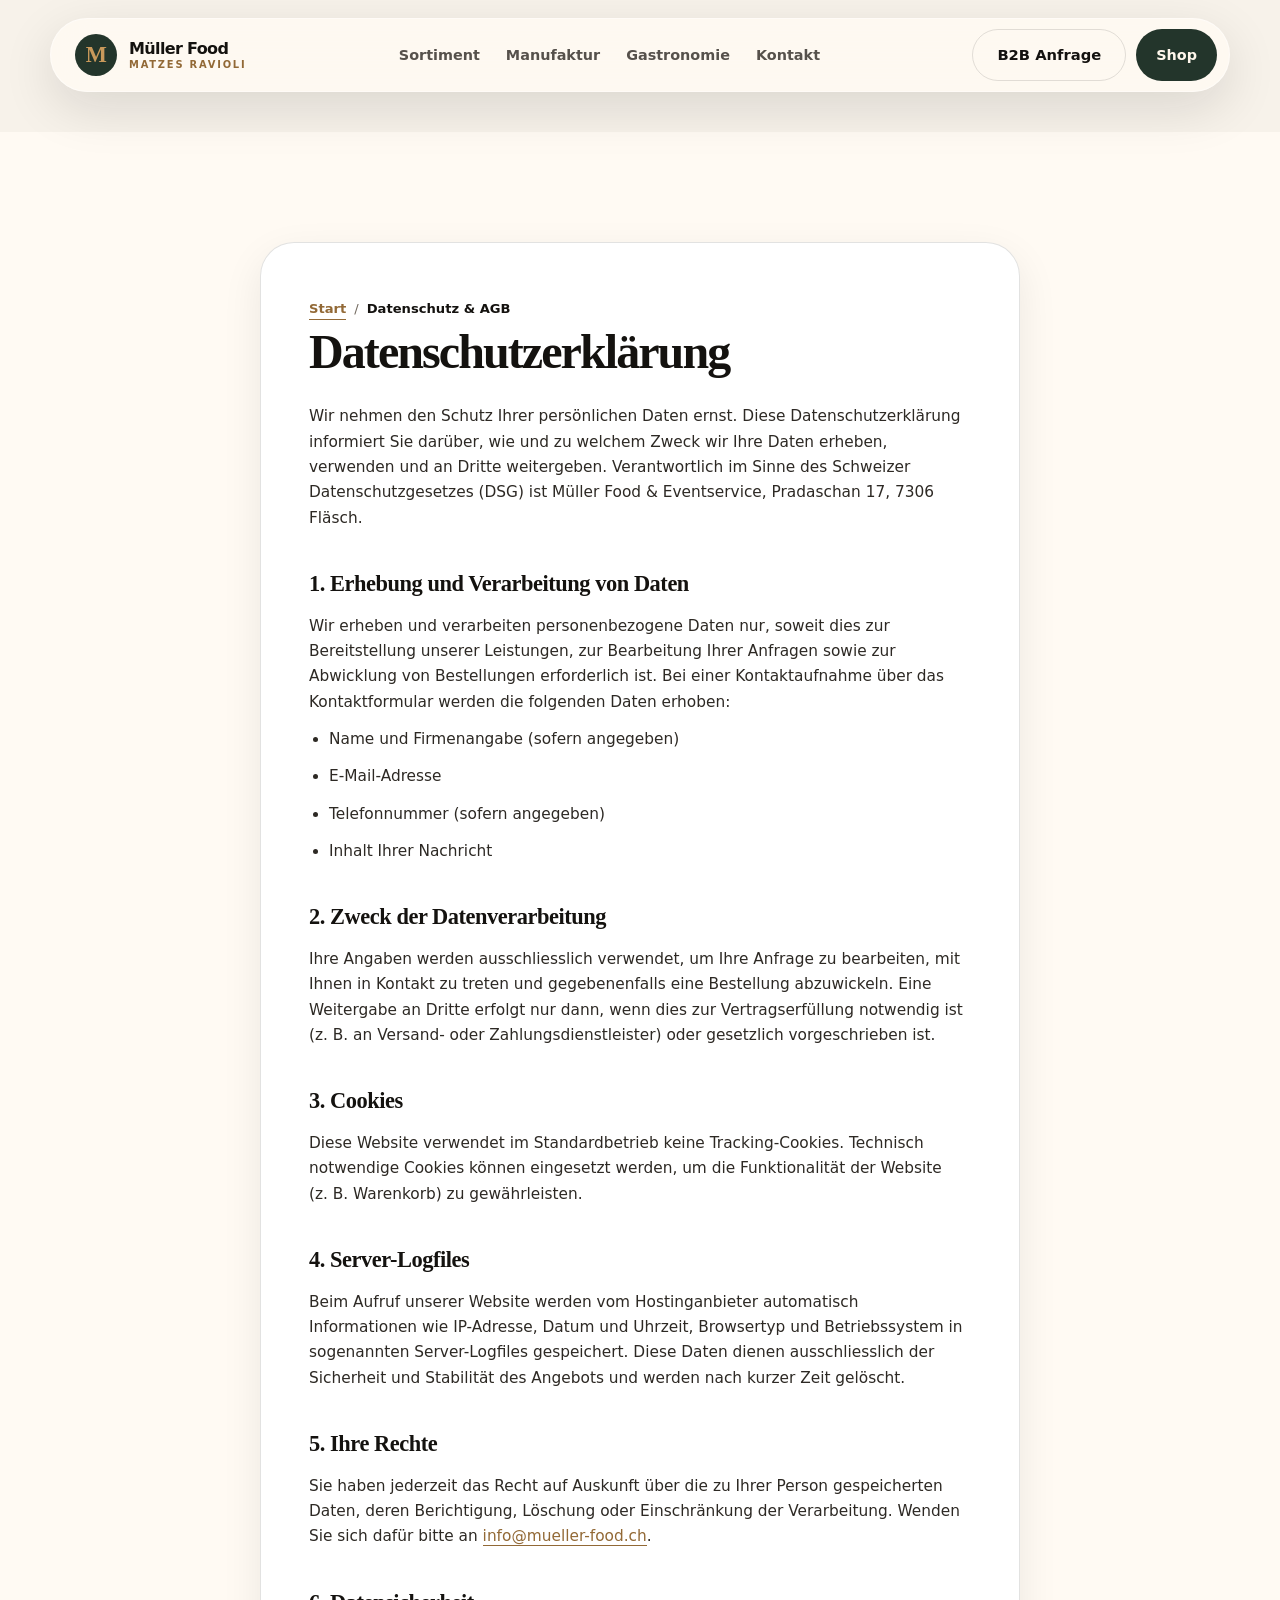
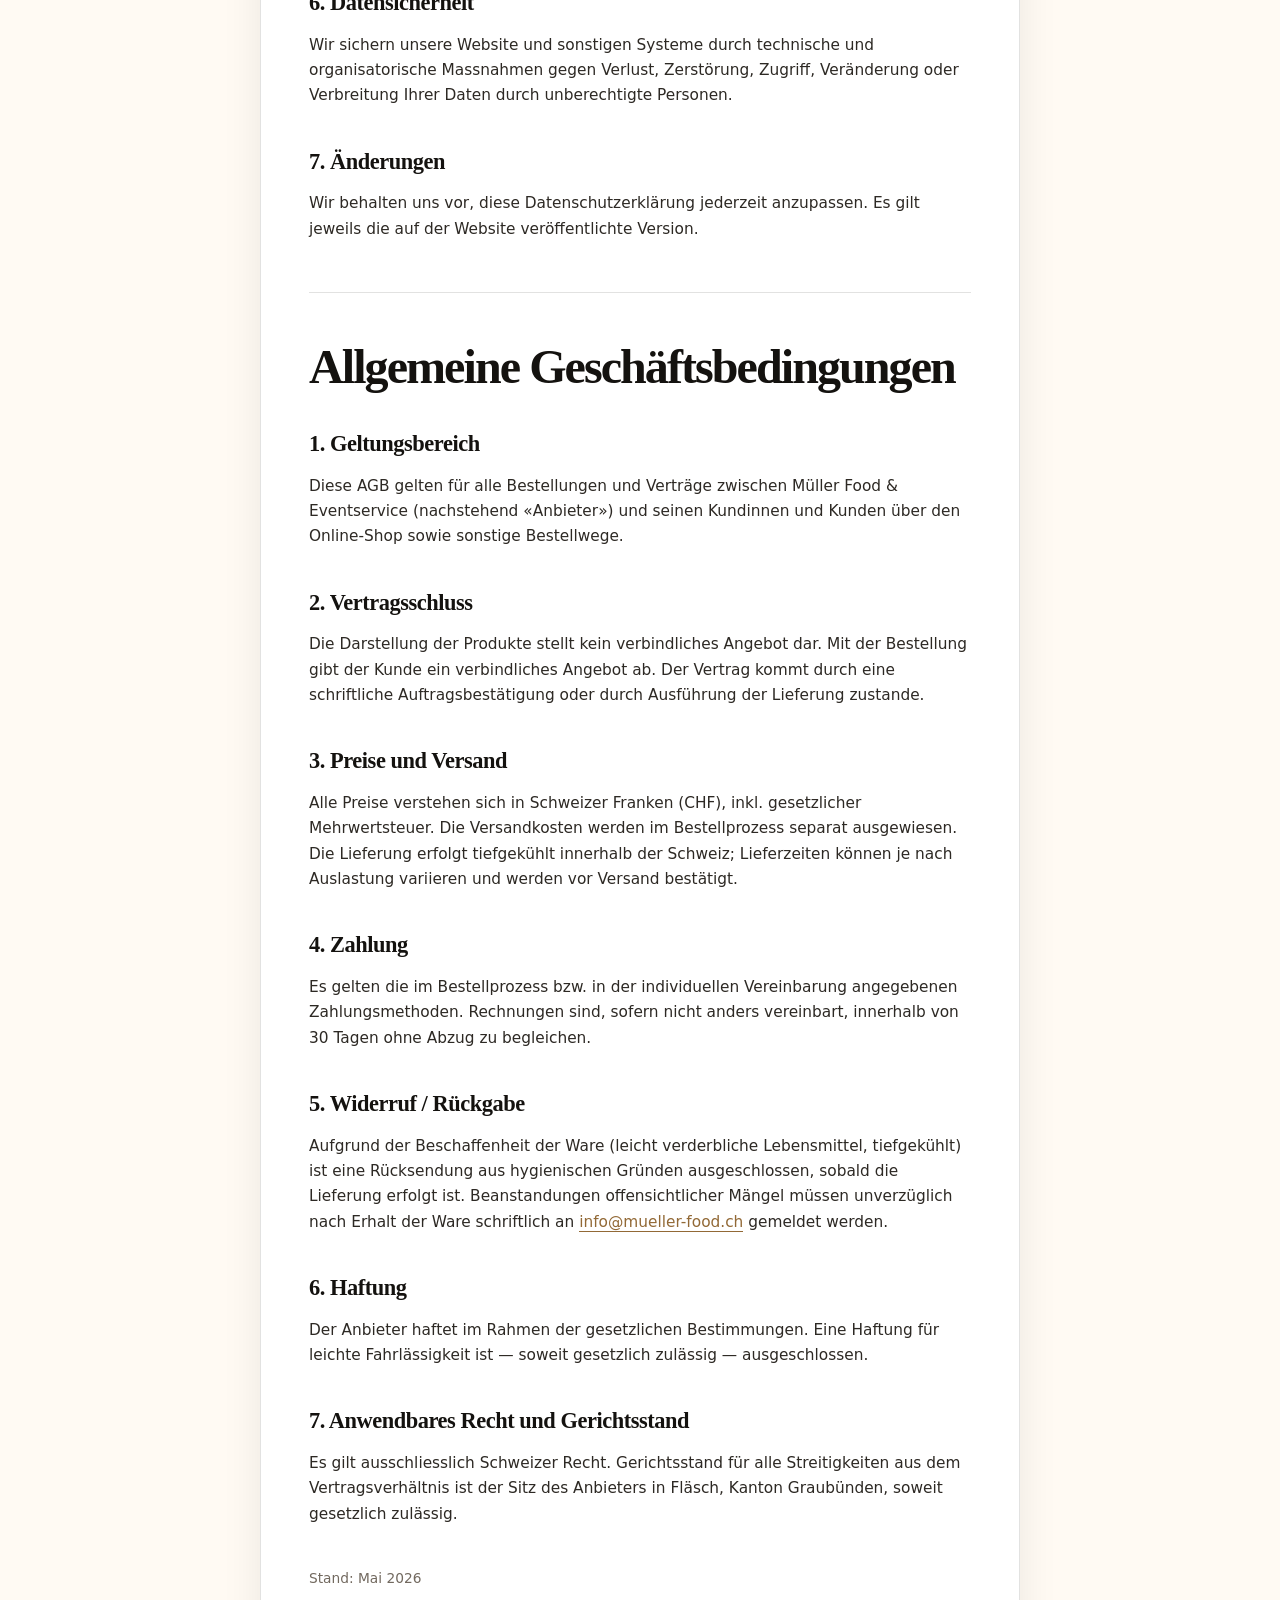
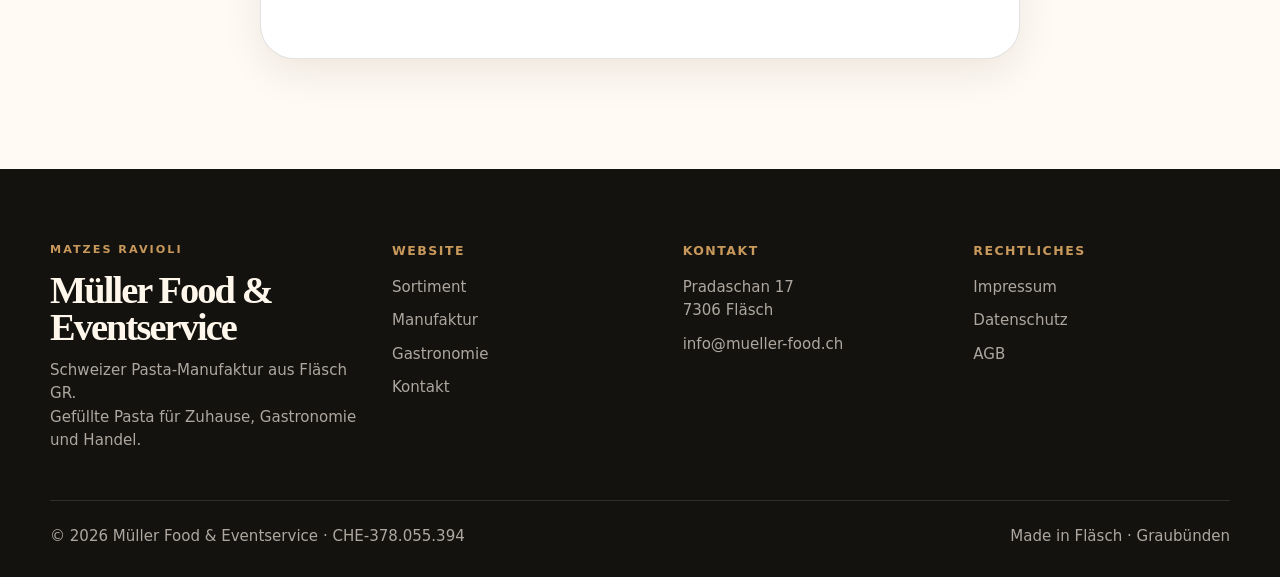
==== commit b5334ba0: "Animationen, Interaktionen und Polish - Neuer assets/script.js mit IntersectionObserver-Reveal,   Mo" ====
--- a/datenschutz.html
+++ b/datenschutz.html
@@ -6,6 +6,7 @@
   <meta name="description" content="Datenschutzerklärung und Allgemeine Geschäftsbedingungen von Müller Food & Eventservice." />
   <title>Datenschutz &amp; AGB · Müller Food</title>
   <link rel="stylesheet" href="assets/style.css" />
+  <script src="assets/script.js" defer></script>
 </head>
 
 <body>
--- a/assets/style.css
+++ b/assets/style.css
@@ -1507,3 +1507,484 @@
   .page-spacer { height: 92px; }
   .page-hero   { padding: 130px 0 60px; }
 }
+
+/* =================================================================== */
+/* Animations & Interactions                                            */
+/* =================================================================== */
+
+/* Scroll progress bar */
+.scroll-progress {
+  position: fixed;
+  top: 0;
+  left: 0;
+  right: 0;
+  height: 3px;
+  background: linear-gradient(90deg, var(--gold), var(--green));
+  transform: scaleX(0);
+  transform-origin: 0 50%;
+  z-index: 100;
+  pointer-events: none;
+  box-shadow: 0 2px 12px rgba(201, 153, 91, 0.4);
+  transition: transform 0.05s linear;
+}
+
+/* Header shrink/elevate on scroll */
+.site-header.is-scrolled .nav {
+  min-height: 64px;
+  background: rgba(255, 250, 243, 0.94);
+  box-shadow: 0 12px 40px rgba(20, 18, 15, 0.16);
+}
+
+.site-header,
+.nav {
+  transition: min-height 0.3s ease, background 0.3s ease, box-shadow 0.3s ease;
+}
+
+/* Reveal on scroll */
+.rv {
+  opacity: 0;
+  transform: translateY(34px);
+  filter: blur(6px);
+  transition:
+    opacity 0.85s cubic-bezier(.2,.7,.2,1) var(--rv-delay, 0ms),
+    transform 0.85s cubic-bezier(.2,.7,.2,1) var(--rv-delay, 0ms),
+    filter 0.85s ease var(--rv-delay, 0ms);
+  will-change: opacity, transform, filter;
+}
+
+.rv-in {
+  opacity: 1;
+  transform: translateY(0);
+  filter: blur(0);
+}
+
+/* Stagger inside grids */
+.product-grid .rv:nth-child(1) { --rv-delay: 0ms; }
+.product-grid .rv:nth-child(2) { --rv-delay: 80ms; }
+.product-grid .rv:nth-child(3) { --rv-delay: 160ms; }
+.product-grid .rv:nth-child(4) { --rv-delay: 220ms; }
+.product-grid .rv:nth-child(5) { --rv-delay: 280ms; }
+.product-grid .rv:nth-child(6) { --rv-delay: 340ms; }
+.product-grid .rv:nth-child(7) { --rv-delay: 400ms; }
+.product-grid .rv:nth-child(8) { --rv-delay: 460ms; }
+.product-grid .rv:nth-child(9) { --rv-delay: 520ms; }
+
+.value-grid .rv:nth-child(1) { --rv-delay: 0ms; }
+.value-grid .rv:nth-child(2) { --rv-delay: 80ms; }
+.value-grid .rv:nth-child(3) { --rv-delay: 160ms; }
+.value-grid .rv:nth-child(4) { --rv-delay: 240ms; }
+
+.b2b-cards .rv:nth-child(1) { --rv-delay: 0ms; }
+.b2b-cards .rv:nth-child(2) { --rv-delay: 90ms; }
+.b2b-cards .rv:nth-child(3) { --rv-delay: 180ms; }
+.b2b-cards .rv:nth-child(4) { --rv-delay: 270ms; }
+
+/* Smooth tilt on product cards */
+.product-card {
+  transform-style: preserve-3d;
+  perspective: 900px;
+  transition: transform 0.45s cubic-bezier(.2,.7,.2,1), box-shadow 0.45s ease;
+}
+
+.product-img {
+  transition: transform 0.6s ease;
+  overflow: hidden;
+}
+
+.pasta-shape {
+  transition: transform 0.55s cubic-bezier(.2,.7,.2,1);
+  animation: shapeIdle 9s ease-in-out infinite;
+}
+
+@keyframes shapeIdle {
+  0%, 100% { box-shadow: inset 0 0 0 14px rgba(255,255,255,0.22), 0 24px 52px rgba(20,18,15,0.24); }
+  50%      { box-shadow: inset 0 0 0 14px rgba(255,255,255,0.32), 0 30px 64px rgba(20,18,15,0.32); }
+}
+
+.product-card:hover .product-img {
+  transform: scale(1.04);
+}
+
+/* Glowing border on focused inputs */
+.field input,
+.field textarea,
+.field select {
+  position: relative;
+}
+
+.field input:hover,
+.field textarea:hover,
+.field select:hover {
+  border-color: rgba(201, 153, 91, 0.5);
+}
+
+/* Plate idle animation */
+.plate {
+  transition: transform 0.6s cubic-bezier(.2,.7,.2,1);
+  animation: plateIdle 12s ease-in-out infinite;
+}
+
+@keyframes plateIdle {
+  0%, 100% { filter: drop-shadow(0 24px 80px rgba(20,18,15,0.14)); }
+  50%      { filter: drop-shadow(0 36px 100px rgba(20,18,15,0.22)); }
+}
+
+.floating-card {
+  transition: transform 0.6s cubic-bezier(.2,.7,.2,1);
+}
+
+.stamp {
+  transform: translateY(var(--tilt, 0));
+  transition: transform 0.5s cubic-bezier(.2,.7,.2,1);
+}
+
+/* Buttons get a subtle shine on hover */
+.btn-primary,
+.btn-light,
+.cart-pill {
+  position: relative;
+  overflow: hidden;
+  isolation: isolate;
+}
+
+.btn-primary::after,
+.btn-light::after,
+.cart-pill::after {
+  content: "";
+  position: absolute;
+  top: -50%;
+  left: -75%;
+  width: 50%;
+  height: 200%;
+  background: linear-gradient(
+    100deg,
+    transparent 0%,
+    rgba(255, 255, 255, 0.18) 45%,
+    rgba(255, 255, 255, 0.4) 50%,
+    rgba(255, 255, 255, 0.18) 55%,
+    transparent 100%
+  );
+  transform: skewX(-22deg);
+  transition: left 0.7s cubic-bezier(.2,.7,.2,1);
+  pointer-events: none;
+  z-index: 1;
+}
+
+.btn-primary:hover::after,
+.btn-light:hover::after,
+.cart-pill:hover::after {
+  left: 130%;
+}
+
+.btn-primary > *,
+.btn-light > *,
+.cart-pill > * {
+  position: relative;
+  z-index: 2;
+}
+
+/* Trust bar gradient overlay */
+.trust-bar {
+  position: relative;
+}
+
+.trust-bar::before,
+.trust-bar::after {
+  content: "";
+  position: absolute;
+  top: 0;
+  bottom: 0;
+  width: 80px;
+  z-index: 2;
+  pointer-events: none;
+}
+
+.trust-bar::before {
+  left: 0;
+  background: linear-gradient(to right, var(--dark), transparent);
+}
+
+.trust-bar::after {
+  right: 0;
+  background: linear-gradient(to left, var(--dark), transparent);
+}
+
+/* Nav link underline grow */
+.nav-links a {
+  transition: opacity 0.2s ease;
+}
+
+.nav-links a::after {
+  content: "";
+  position: absolute;
+  left: 50%;
+  right: 50%;
+  bottom: -8px;
+  height: 2px;
+  background: var(--gold);
+  border-radius: 2px;
+  transition: left 0.3s ease, right 0.3s ease;
+}
+
+.nav-links a:hover::after {
+  left: 0;
+  right: 0;
+}
+
+.nav-links a.active::after {
+  left: 0;
+  right: 0;
+}
+
+/* Floating card pulse */
+.floating-card {
+  animation: float 5s ease-in-out infinite, glow 4s ease-in-out infinite;
+}
+
+@keyframes glow {
+  0%, 100% { box-shadow: 0 22px 60px rgba(20,18,15,0.16); }
+  50%      { box-shadow: 0 22px 80px rgba(201,153,91,0.32); }
+}
+
+/* FAQ open animation */
+.faq details > p {
+  max-height: 0;
+  overflow: hidden;
+  opacity: 0;
+  padding-top: 0;
+  padding-bottom: 0;
+  transition: max-height 0.4s ease, opacity 0.3s ease, padding 0.3s ease;
+}
+
+.faq details[open] > p {
+  max-height: 400px;
+  opacity: 1;
+  padding-top: 0;
+  padding-bottom: 22px;
+}
+
+.faq summary::after {
+  transition: transform 0.35s cubic-bezier(.2,.7,.2,1);
+}
+
+.faq details {
+  transition: box-shadow 0.3s ease, transform 0.3s ease;
+}
+
+.faq details[open] {
+  box-shadow: var(--shadow);
+  transform: translateY(-2px);
+}
+
+/* Mobile drawer */
+.mobile-drawer {
+  position: fixed;
+  inset: 0;
+  background: rgba(20, 18, 15, 0.6);
+  backdrop-filter: blur(10px);
+  -webkit-backdrop-filter: blur(10px);
+  z-index: 49;
+  opacity: 0;
+  pointer-events: none;
+  transition: opacity 0.35s ease;
+}
+
+.mobile-drawer-inner {
+  position: absolute;
+  top: 0;
+  right: 0;
+  bottom: 0;
+  width: min(360px, 88vw);
+  background: var(--bg);
+  padding: 110px 32px 40px;
+  display: flex;
+  flex-direction: column;
+  gap: 4px;
+  transform: translateX(100%);
+  transition: transform 0.45s cubic-bezier(.2,.7,.2,1);
+  box-shadow: -30px 0 80px rgba(20, 18, 15, 0.3);
+}
+
+.mobile-drawer-inner a {
+  font-family: Georgia, serif;
+  font-size: 1.6rem;
+  letter-spacing: -0.03em;
+  color: var(--dark);
+  padding: 18px 0;
+  border-bottom: 1px solid var(--line);
+  transition: padding-left 0.25s ease, color 0.25s ease;
+}
+
+.mobile-drawer-inner a:hover {
+  padding-left: 14px;
+  color: var(--gold-dark);
+}
+
+.mobile-drawer-inner .mobile-cta {
+  margin-top: 26px;
+  padding: 18px 22px;
+  border-radius: 999px;
+  background: var(--dark);
+  color: var(--cream);
+  border-bottom: 0;
+  font-family: Inter, sans-serif;
+  font-size: 0.95rem;
+  font-weight: 800;
+  text-align: center;
+}
+
+.mobile-drawer-inner .mobile-cta:hover {
+  padding-left: 22px;
+  background: var(--green);
+  color: var(--cream);
+}
+
+body.menu-open {
+  overflow: hidden;
+}
+
+body.menu-open .mobile-drawer {
+  opacity: 1;
+  pointer-events: auto;
+}
+
+body.menu-open .mobile-drawer-inner {
+  transform: translateX(0);
+}
+
+/* Page-load fade for hero */
+@keyframes heroFade {
+  from { opacity: 0; transform: translateY(20px); }
+  to   { opacity: 1; transform: translateY(0); }
+}
+
+.hero h1,
+.hero-text,
+.hero-actions,
+.hero-meta,
+.hero-kicker,
+.hero-visual {
+  animation: heroFade 1s cubic-bezier(.2,.7,.2,1) both;
+}
+
+.hero h1 { animation-delay: 0.05s; }
+.hero-text { animation-delay: 0.18s; }
+.hero-actions { animation-delay: 0.3s; }
+.hero-meta { animation-delay: 0.42s; }
+.hero-visual { animation-delay: 0.2s; }
+
+/* Tag hover */
+.tag {
+  transition: transform 0.25s ease, background 0.25s ease;
+}
+
+.tag:hover {
+  transform: translateY(-2px);
+  background: var(--cream);
+}
+
+/* Mini button rotate on hover */
+.mini-btn {
+  transition: transform 0.4s cubic-bezier(.2,.7,.2,1), background 0.3s ease;
+}
+
+.mini-btn:hover {
+  transform: scale(1.1) rotate(8deg);
+}
+
+/* Story numbers pop */
+.story-number {
+  transition: transform 0.4s cubic-bezier(.2,.7,.2,1), background 0.3s ease;
+}
+
+.story-item:hover .story-number {
+  transform: scale(1.08) rotate(-6deg);
+  background: var(--gold-dark);
+}
+
+.story-item {
+  transition: transform 0.35s ease, box-shadow 0.35s ease, border-color 0.3s ease;
+}
+
+.story-item:hover {
+  transform: translateY(-3px);
+  border-color: rgba(201, 153, 91, 0.4);
+  box-shadow: var(--shadow-soft);
+}
+
+/* Value card hover */
+.value-card {
+  transition: transform 0.35s cubic-bezier(.2,.7,.2,1), box-shadow 0.35s ease, border-color 0.3s ease;
+}
+
+.value-card:hover {
+  transform: translateY(-6px);
+  box-shadow: var(--shadow);
+  border-color: rgba(201, 153, 91, 0.4);
+}
+
+.value-icon {
+  transition: transform 0.4s cubic-bezier(.2,.7,.2,1), background 0.3s ease;
+}
+
+.value-card:hover .value-icon {
+  transform: scale(1.12) rotate(-5deg);
+  background: var(--cream);
+}
+
+/* B2B card hover */
+.b2b-card {
+  transition: transform 0.35s cubic-bezier(.2,.7,.2,1), background 0.3s ease, border-color 0.3s ease;
+}
+
+.b2b-card:hover {
+  transform: translateY(-4px);
+  background: rgba(255,255,255,0.1);
+  border-color: rgba(201, 153, 91, 0.45);
+}
+
+/* Brand hover */
+.brand {
+  transition: transform 0.3s ease;
+}
+
+.brand:hover {
+  transform: translateY(-1px);
+}
+
+.brand-mark {
+  transition: transform 0.5s cubic-bezier(.2,.7,.2,1), background 0.3s ease;
+}
+
+.brand:hover .brand-mark {
+  transform: rotate(-12deg) scale(1.06);
+  background: var(--gold-dark);
+  color: var(--cream);
+}
+
+/* Selection color */
+::selection {
+  background: var(--gold);
+  color: var(--dark);
+}
+
+/* Reduced motion respect */
+@media (prefers-reduced-motion: reduce) {
+  .rv {
+    opacity: 1;
+    transform: none;
+    filter: none;
+    transition: none;
+  }
+  .floating-card,
+  .stamp,
+  .pasta-shape,
+  .plate,
+  .trust-track {
+    animation: none !important;
+  }
+  * {
+    transition: none !important;
+  }
+}
+
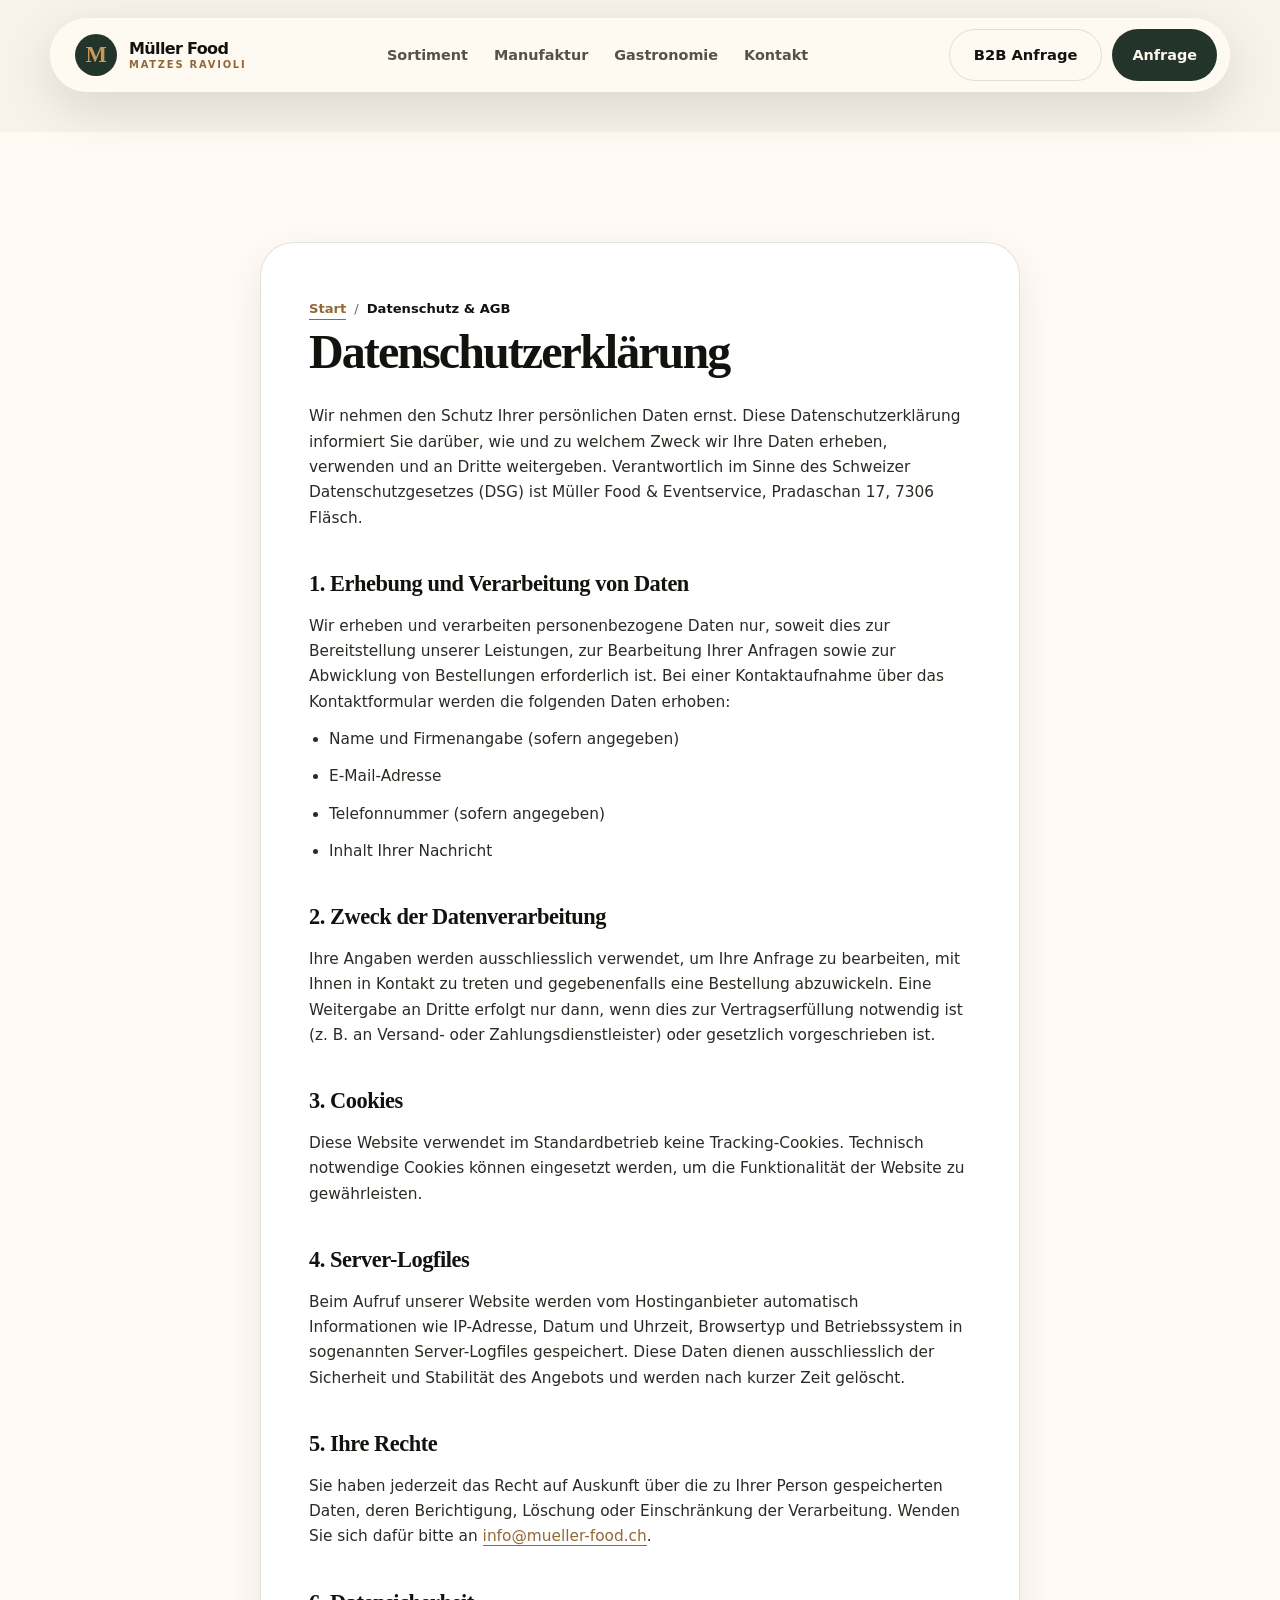
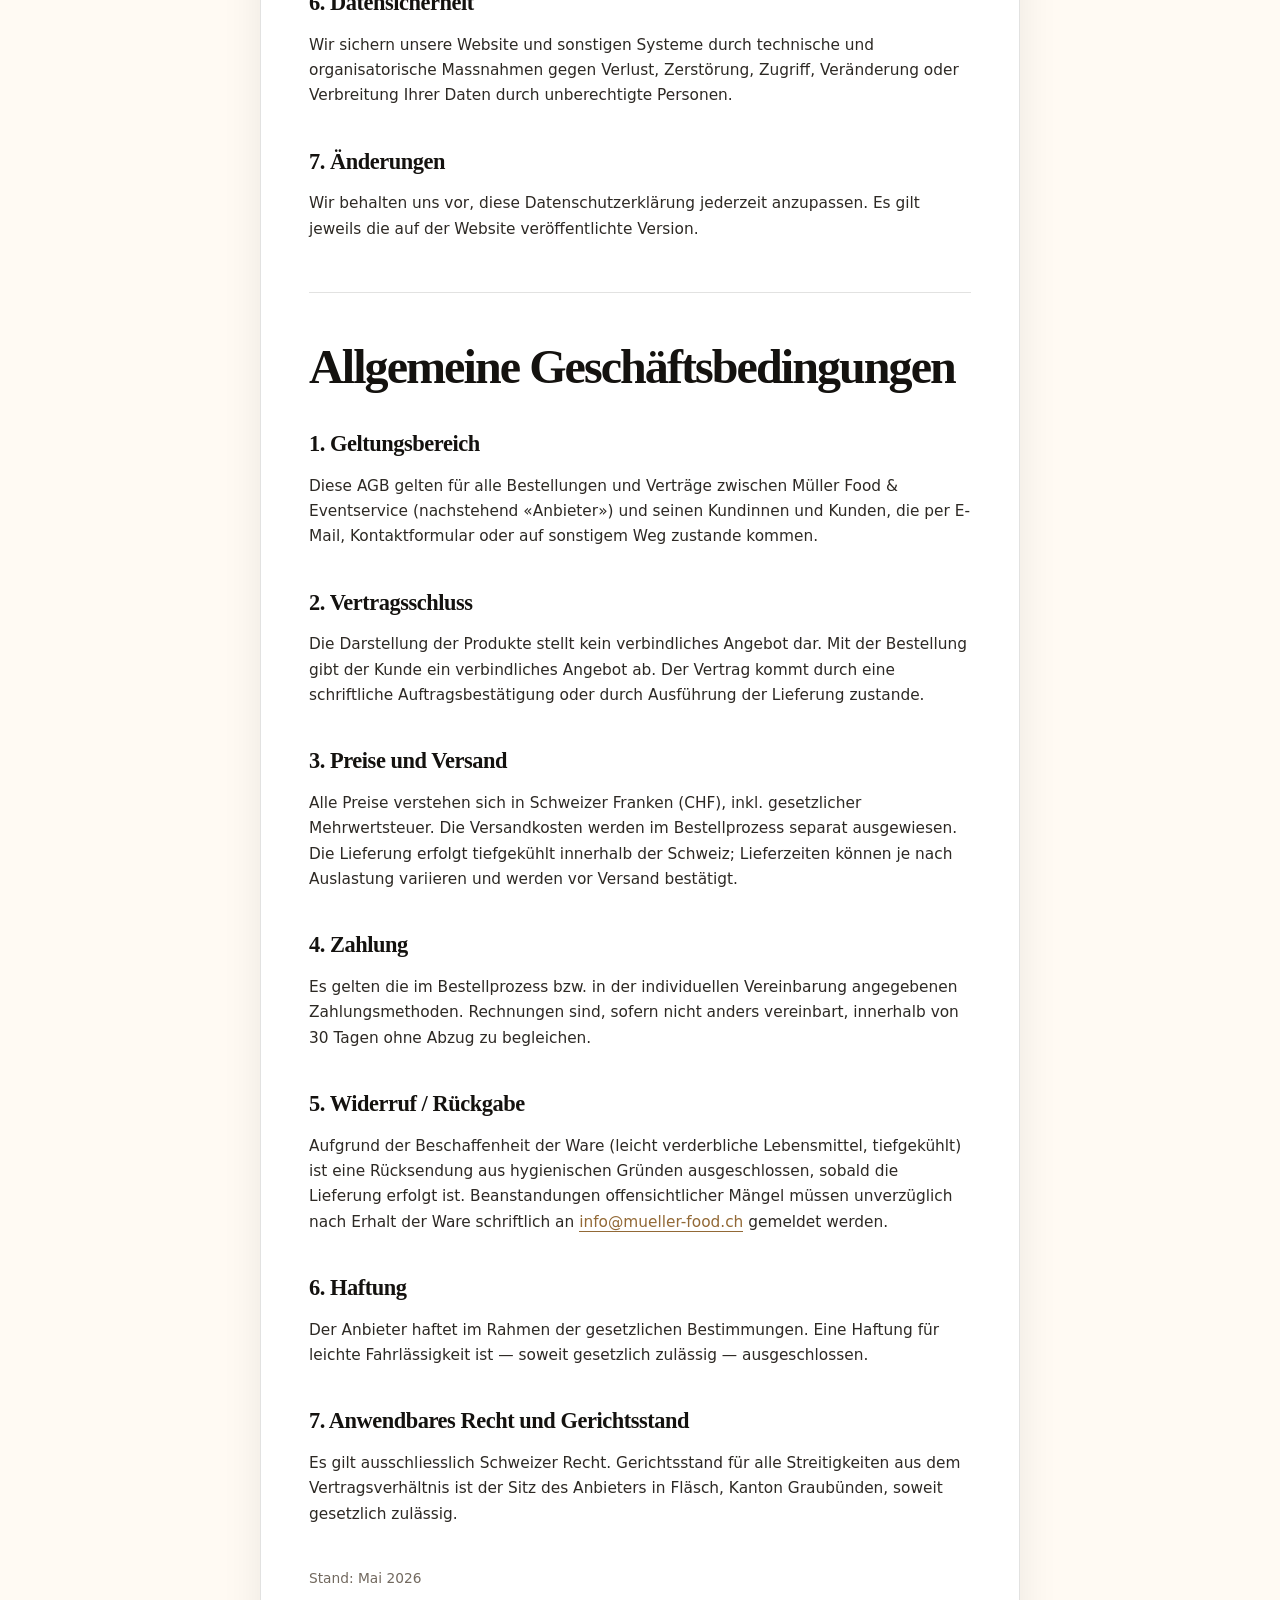
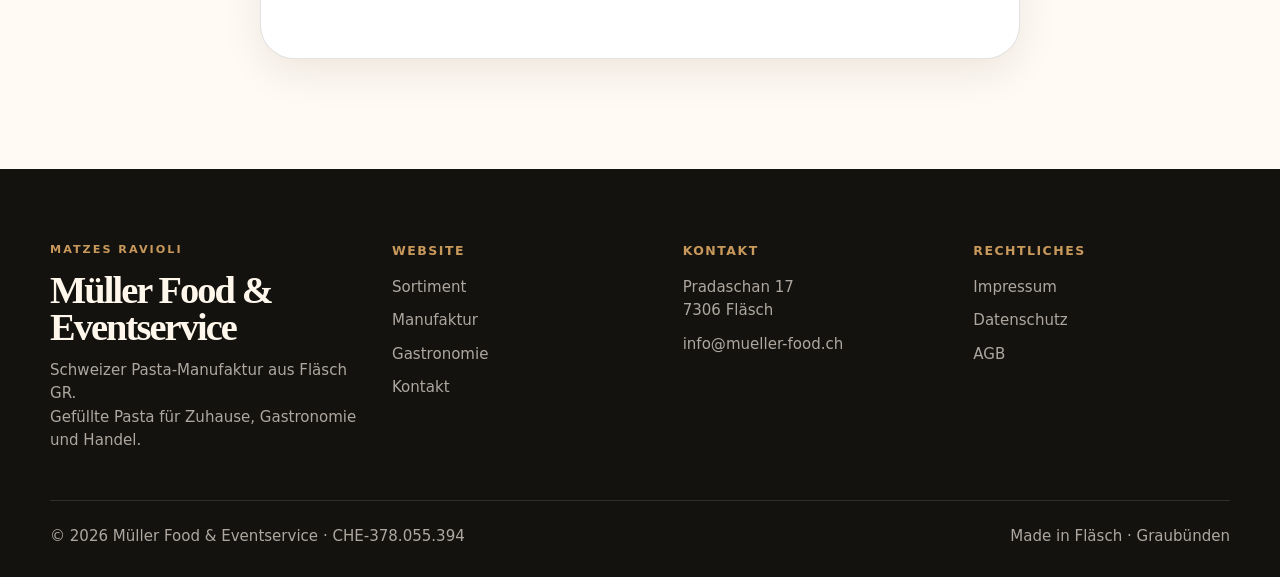
==== commit 48ffd264: "Performance-Tuning + Shop entfernen, nur noch Mail-Anfragen Performance: - Blur-Filter aus Scroll-Re" ====
--- a/datenschutz.html
+++ b/datenschutz.html
@@ -29,7 +29,7 @@
 
       <div class="nav-actions">
         <a class="btn btn-ghost" href="kontakt.html">B2B Anfrage</a>
-        <a class="cart-pill" href="produkte.html">Shop</a>
+        <a class="cart-pill" href="kontakt.html">Anfrage</a>
       </div>
 
       <button class="mobile-menu" aria-label="Menü öffnen">☰</button>
@@ -78,7 +78,7 @@
           <h2>3. Cookies</h2>
           <p>
             Diese Website verwendet im Standardbetrieb keine Tracking-Cookies. Technisch notwendige Cookies
-            können eingesetzt werden, um die Funktionalität der Website (z.&nbsp;B. Warenkorb) zu gewährleisten.
+            können eingesetzt werden, um die Funktionalität der Website zu gewährleisten.
           </p>
 
           <h2>4. Server-Logfiles</h2>
@@ -116,8 +116,8 @@
           <h2>1. Geltungsbereich</h2>
           <p>
             Diese AGB gelten für alle Bestellungen und Verträge zwischen Müller Food &amp; Eventservice
-            (nachstehend &laquo;Anbieter&raquo;) und seinen Kundinnen und Kunden über den Online-Shop sowie
-            sonstige Bestellwege.
+            (nachstehend &laquo;Anbieter&raquo;) und seinen Kundinnen und Kunden, die per E-Mail, Kontaktformular
+            oder auf sonstigem Weg zustande kommen.
           </p>
 
           <h2>2. Vertragsschluss</h2>
--- a/assets/style.css
+++ b/assets/style.css
@@ -899,13 +899,22 @@
 .value-icon {
   display: grid;
   place-items: center;
-  width: 48px;
-  height: 48px;
+  width: 52px;
+  height: 52px;
   border-radius: 14px;
   background: var(--cream);
   color: var(--green);
-  font-size: 1.4rem;
-  margin-bottom: 16px;
+  font-family: Georgia, serif;
+  font-size: 1.05rem;
+  font-weight: 800;
+  margin-bottom: 18px;
+  border: 1px solid rgba(35, 53, 43, 0.08);
+}
+
+.value-icon svg {
+  width: 24px;
+  height: 24px;
+  display: block;
 }
 
 .value-card h3 {
@@ -1078,11 +1087,22 @@
 .contact-list .icon {
   display: grid;
   place-items: center;
-  width: 32px;
-  height: 32px;
+  width: 36px;
+  height: 36px;
   border-radius: 10px;
   background: rgba(201,153,91,0.18);
   color: var(--gold);
+  flex-shrink: 0;
+}
+
+.contact-list .icon svg {
+  width: 18px;
+  height: 18px;
+  display: block;
+}
+
+.contact-list li {
+  grid-template-columns: 36px 1fr;
 }
 
 .contact-list a {
@@ -1543,19 +1563,15 @@
 /* Reveal on scroll */
 .rv {
   opacity: 0;
-  transform: translateY(34px);
-  filter: blur(6px);
+  transform: translate3d(0, 24px, 0);
   transition:
-    opacity 0.85s cubic-bezier(.2,.7,.2,1) var(--rv-delay, 0ms),
-    transform 0.85s cubic-bezier(.2,.7,.2,1) var(--rv-delay, 0ms),
-    filter 0.85s ease var(--rv-delay, 0ms);
-  will-change: opacity, transform, filter;
+    opacity 0.6s ease var(--rv-delay, 0ms),
+    transform 0.6s cubic-bezier(.2,.7,.2,1) var(--rv-delay, 0ms);
 }
 
 .rv-in {
   opacity: 1;
-  transform: translateY(0);
-  filter: blur(0);
+  transform: translate3d(0, 0, 0);
 }
 
 /* Stagger inside grids */
@@ -1579,11 +1595,8 @@
 .b2b-cards .rv:nth-child(3) { --rv-delay: 180ms; }
 .b2b-cards .rv:nth-child(4) { --rv-delay: 270ms; }
 
-/* Smooth tilt on product cards */
 .product-card {
-  transform-style: preserve-3d;
-  perspective: 900px;
-  transition: transform 0.45s cubic-bezier(.2,.7,.2,1), box-shadow 0.45s ease;
+  transition: transform 0.35s cubic-bezier(.2,.7,.2,1), box-shadow 0.35s ease;
 }
 
 .product-img {
@@ -1593,12 +1606,6 @@
 
 .pasta-shape {
   transition: transform 0.55s cubic-bezier(.2,.7,.2,1);
-  animation: shapeIdle 9s ease-in-out infinite;
-}
-
-@keyframes shapeIdle {
-  0%, 100% { box-shadow: inset 0 0 0 14px rgba(255,255,255,0.22), 0 24px 52px rgba(20,18,15,0.24); }
-  50%      { box-shadow: inset 0 0 0 14px rgba(255,255,255,0.32), 0 30px 64px rgba(20,18,15,0.32); }
 }
 
 .product-card:hover .product-img {
@@ -1618,24 +1625,12 @@
   border-color: rgba(201, 153, 91, 0.5);
 }
 
-/* Plate idle animation */
 .plate {
   transition: transform 0.6s cubic-bezier(.2,.7,.2,1);
-  animation: plateIdle 12s ease-in-out infinite;
-}
-
-@keyframes plateIdle {
-  0%, 100% { filter: drop-shadow(0 24px 80px rgba(20,18,15,0.14)); }
-  50%      { filter: drop-shadow(0 36px 100px rgba(20,18,15,0.22)); }
 }
 
 .floating-card {
   transition: transform 0.6s cubic-bezier(.2,.7,.2,1);
-}
-
-.stamp {
-  transform: translateY(var(--tilt, 0));
-  transition: transform 0.5s cubic-bezier(.2,.7,.2,1);
 }
 
 /* Buttons get a subtle shine on hover */
@@ -1736,14 +1731,8 @@
   right: 0;
 }
 
-/* Floating card pulse */
 .floating-card {
-  animation: float 5s ease-in-out infinite, glow 4s ease-in-out infinite;
-}
-
-@keyframes glow {
-  0%, 100% { box-shadow: 0 22px 60px rgba(20,18,15,0.16); }
-  50%      { box-shadow: 0 22px 80px rgba(201,153,91,0.32); }
+  animation: float 6s ease-in-out infinite;
 }
 
 /* FAQ open animation */
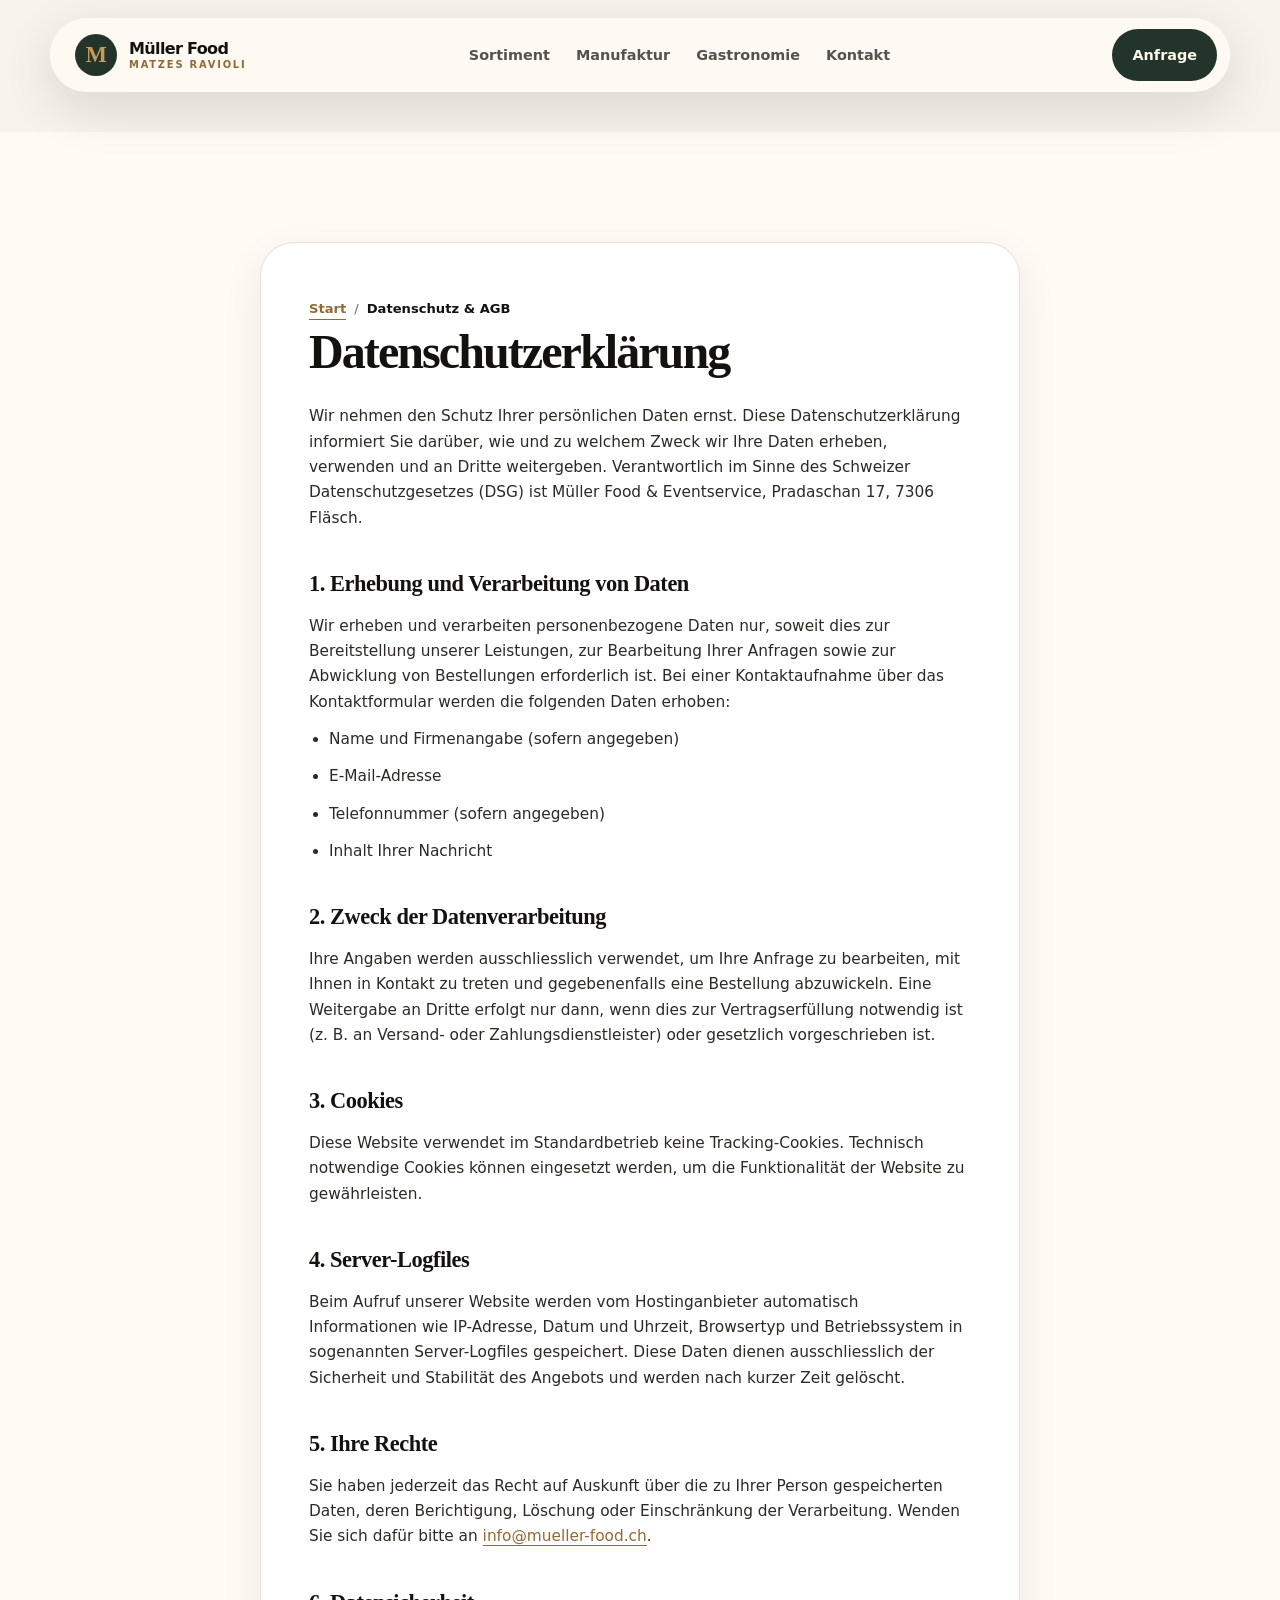
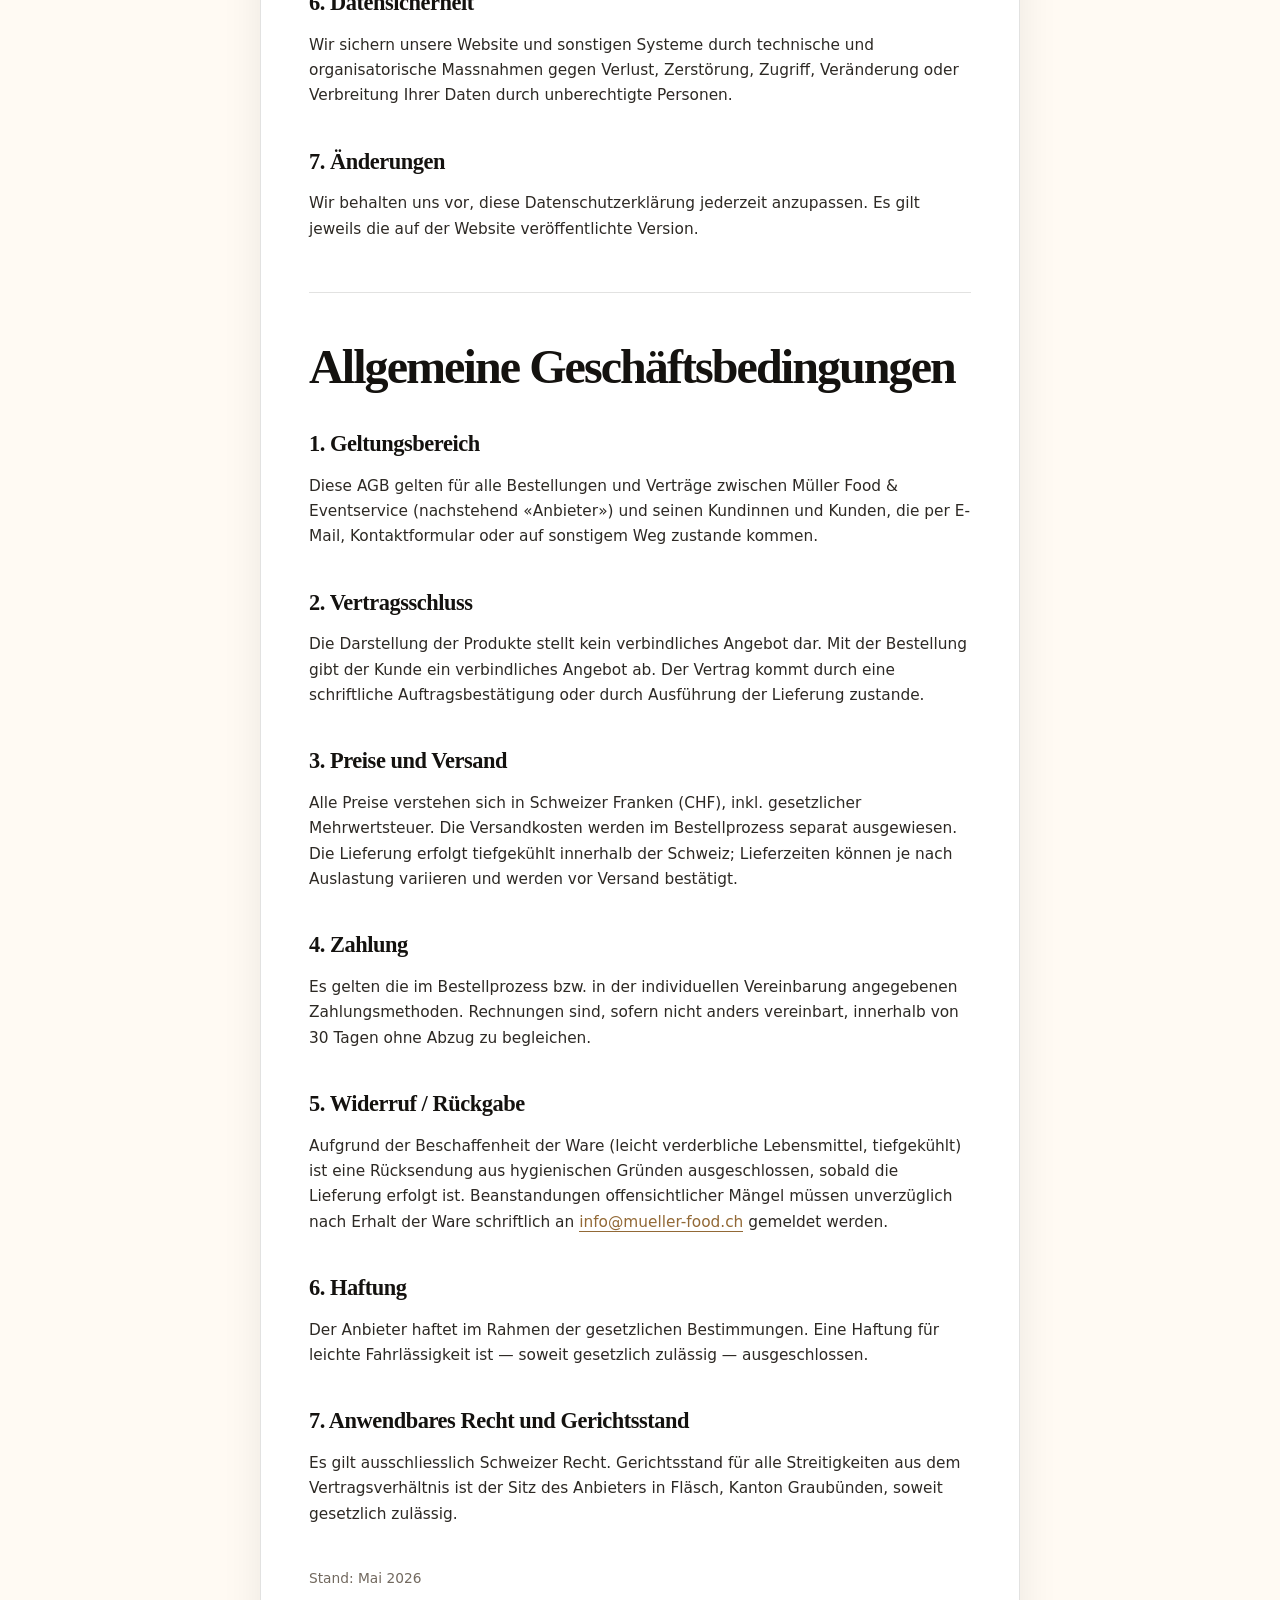
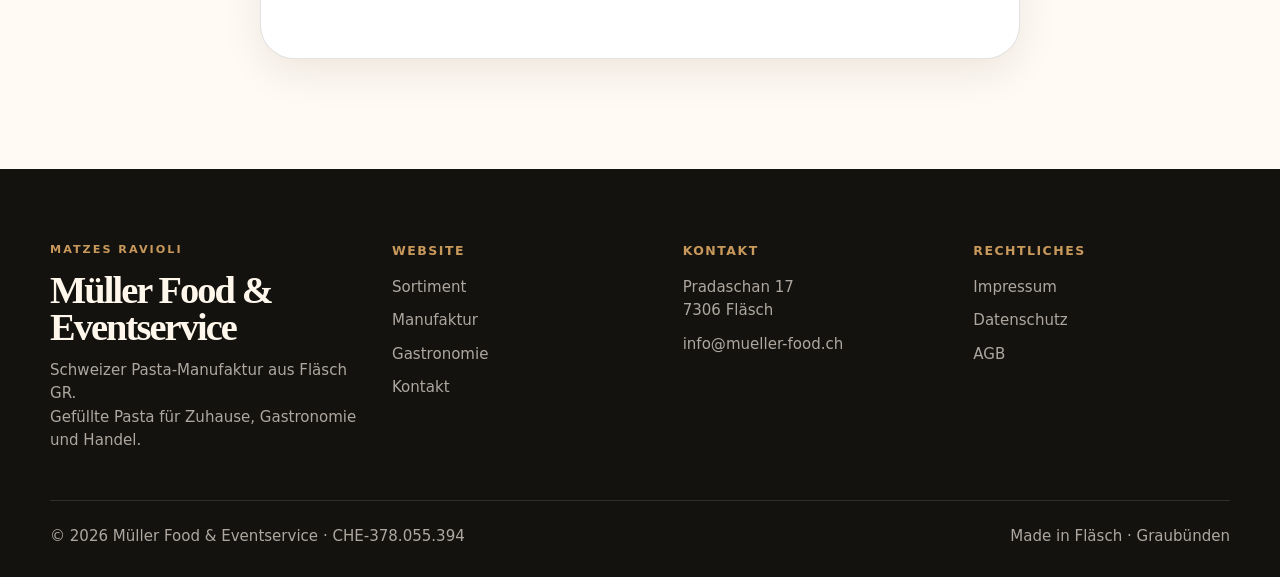
==== commit 3573f74d: "Mail-Icon zentrieren + doppelten Anfrage-Button entfernen - mini-btn: display:inline-grid + place-it" ====
--- a/datenschutz.html
+++ b/datenschutz.html
@@ -28,7 +28,6 @@
       </nav>
 
       <div class="nav-actions">
-        <a class="btn btn-ghost" href="kontakt.html">B2B Anfrage</a>
         <a class="cart-pill" href="kontakt.html">Anfrage</a>
       </div>
 
--- a/assets/style.css
+++ b/assets/style.css
@@ -787,8 +787,11 @@
 }
 
 .mini-btn {
+  display: inline-grid;
+  place-items: center;
   width: 46px;
   height: 46px;
+  padding: 0;
   border: 0;
   border-radius: 50%;
   background: var(--dark);
@@ -796,7 +799,15 @@
   cursor: pointer;
   font-size: 1.3rem;
   font-weight: 700;
+  flex-shrink: 0;
+  line-height: 1;
   transition: transform 0.25s ease, background 0.25s ease;
+}
+
+.mini-btn svg {
+  display: block;
+  width: 20px;
+  height: 20px;
 }
 
 .mini-btn:hover {
